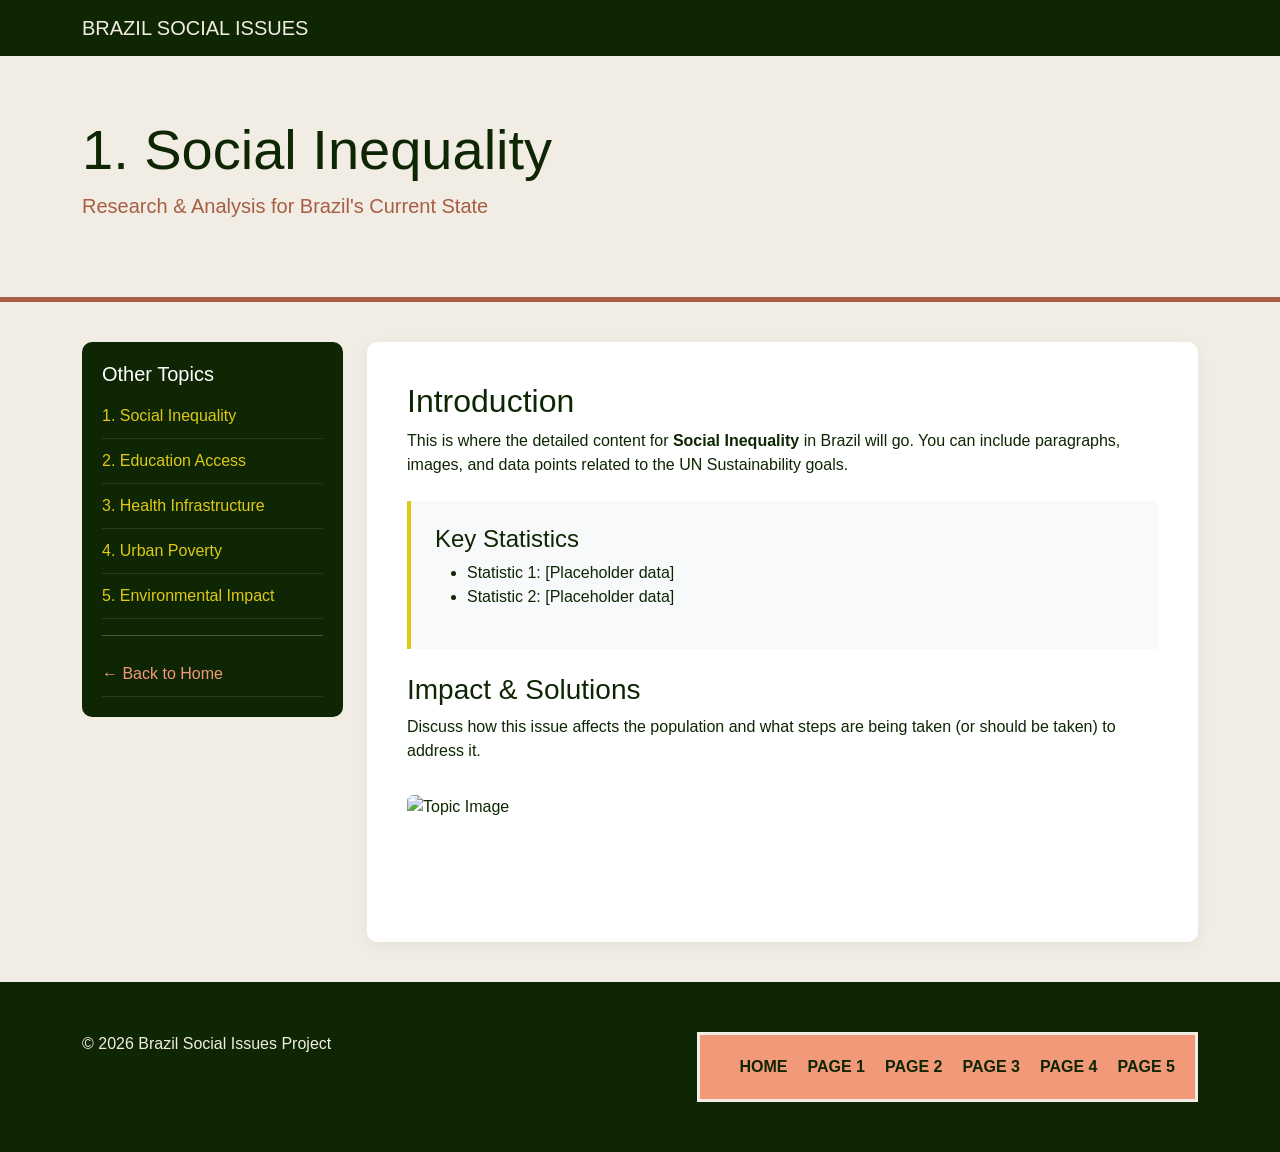
==== page1.html @ a9e4c3d2 "bare minimum templates, will need styling and content still" ====
<!DOCTYPE html>
<html lang="en">
<head>
    <meta charset="UTF-8">
    <meta name="viewport" content="width=device-width, initial-scale=1.0">
    <title>Social Inequality - Brazil Social Issues</title>
    <!-- Bootstrap 5 CSS -->
    <link href="https://cdn.jsdelivr.net/npm/bootstrap@5.3.0/dist/css/bootstrap.min.css" rel="stylesheet">
    <!-- Custom Style -->
    <link rel="stylesheet" href="css/style.css">
    <style>
        .header-banner {
            background-color: var(--off-white);
            color: var(--dark-green);
            padding: 60px 0;
            margin-bottom: 40px;
            border-bottom: 5px solid var(--rust);
        }
        .content-main {
            background: white;
            padding: 40px;
            border-radius: 10px;
            box-shadow: 0 4px 15px rgba(0,0,0,0.05);
            min-height: 600px;
        }
        .sidebar-nav {
            background-color: var(--dark-green);
            color: var(--off-white);
            padding: 20px;
            border-radius: 10px;
        }
        .sidebar-nav a {
            color: var(--yellow);
            text-decoration: none;
            display: block;
            padding: 10px 0;
            border-bottom: 1px solid rgba(255,255,255,0.1);
        }
        .sidebar-nav a:hover {
            color: var(--peach);
        }
    </style>
</head>
<body>

    <!-- Nav Bar -->
    <nav class="navbar navbar-expand-lg">
        <div class="container">
            <a class="navbar-brand" href="index.html">BRAZIL SOCIAL ISSUES</a>
        </div>
    </nav>

    <!-- Header Banner -->
    <header class="header-banner">
        <div class="container">
            <h1 class="display-4 text-dark-green">1. Social Inequality</h1>
            <p class="lead" style="color: var(--rust);">Research & Analysis for Brazil's Current State</p>
        </div>
    </header>

    <div class="container">
        <div class="row">
            <!-- Sidebar -->
            <div class="col-md-3">
                <div class="sidebar-nav">
                    <h5 class="text-white">Other Topics</h5>
                    <a href="page1.html">1. Social Inequality</a>
                    <a href="page2.html">2. Education Access</a>
                    <a href="page3.html">3. Health Infrastructure</a>
                    <a href="page4.html">4. Urban Poverty</a>
                    <a href="page5.html">5. Environmental Impact</a>
                    <hr>
                    <a href="index.html" style="color: var(--peach);">← Back to Home</a>
                </div>
            </div>

            <!-- Main Content -->
            <div class="col-md-9">
                <div class="content-main">
                    <h2 class="text-dark-green">Introduction</h2>
                    <p>This is where the detailed content for <strong>Social Inequality</strong> in Brazil will go. You can include paragraphs, images, and data points related to the UN Sustainability goals.</p>
                    
                    <div class="my-4 p-4 bg-light border-start border-4 border-warning" style="border-left-color: var(--yellow) !important;">
                        <h4>Key Statistics</h4>
                        <ul>
                            <li>Statistic 1: [Placeholder data]</li>
                            <li>Statistic 2: [Placeholder data]</li>
                        </ul>
                    </div>

                    <h3 class="mt-4">Impact & Solutions</h3>
                    <p>Discuss how this issue affects the population and what steps are being taken (or should be taken) to address it.</p>
                    
                    <img src="https://via.placeholder.com/800x400?text=Social+Inequality+Image" class="img-fluid rounded my-3" alt="Topic Image">
                </div>
            </div>
        </div>
    </div>

    <!-- Footer -->
    <footer>
        <div class="container clearfix">
            <p class="float-start">© 2026 Brazil Social Issues Project</p>
            <div class="footer-nav-box">
                <ul class="d-flex align-items-center mb-0">
                    <li><a href="index.html">HOME</a></li>
                    <li><a href="page1.html">PAGE 1</a></li>
                    <li><a href="page2.html">PAGE 2</a></li>
                    <li><a href="page3.html">PAGE 3</a></li>
                    <li><a href="page4.html">PAGE 4</a></li>
                    <li><a href="page5.html">PAGE 5</a></li>
                </ul>
            </div>
        </div>
    </footer>

    <!-- Bootstrap 5 JS Bundle -->
    <script src="https://cdn.jsdelivr.net/npm/bootstrap@5.3.0/dist/js/bootstrap.bundle.min.js"></script>
</body>
</html>
---- css/style.css ----
/* Brazil Social Issues - Theme Colors */
:root {
    --dark-green: #0E2603;
    --yellow: #DFC914;
    --off-white: #F2EDE4;
    --rust: #A65E44;
    --peach: #F29979;
}

body {
    background-color: var(--off-white);
    color: var(--dark-green);
    font-family: 'Segoe UI', Tahoma, Geneva, Verdana, sans-serif;
    padding-bottom: 0;
}

/* Nav Bar */
.navbar {
    background-color: var(--dark-green) !important;
}

.navbar-brand, .nav-link {
    color: var(--off-white) !important;
}

.nav-link:hover {
    color: var(--yellow) !important;
}

/* Hero Section */
.hero-section {
    position: relative;
    border-radius: 25px;
    overflow: hidden;
    margin-top: 20px;
    height: 400px;
    background-color: var(--yellow); /* Changed from peach to yellow */
    background-image: url('../images/hero-bg.jpg');
    background-size: cover;
    background-position: center;
    border: 3px solid var(--dark-green);
}

.mission-statement {
    position: absolute;
    top: 30px;
    right: 30px;
    background-color: var(--off-white); 
    padding: 25px;
    width: 350px;
    border: 3px solid var(--yellow);
    box-shadow: 8px 8px 0px var(--dark-green);
    color: var(--dark-green);
}

/* Content Blocks */
.content-box {
    background-color: var(--off-white); /* Primary Tan background */
    color: var(--dark-green);
    padding: 20px;
    min-height: 400px;
    margin-top: 20px;
    border-radius: 15px;
    border: 3px solid var(--yellow); /* Yellow accent border */
}

.team-carousel-box {
    background-color: var(--off-white);
    color: var(--dark-green);
    padding: 20px;
    min-height: 400px;
    margin-top: 20px;
    border-radius: 15px;
    border: 1px solid var(--dark-green);
}

.team-info-box {
    background-color: var(--off-white);
    color: var(--dark-green);
    padding: 20px;
    min-height: 400px;
    margin-top: 20px;
    border-radius: 15px;
    border: 3px solid var(--rust); /* Minor brownish accent */
}

/* Carousel Adjustments */
.carousel-item img {
    height: 300px;
    object-fit: cover;
    border-radius: 5px;
}

/* Footer */
footer {
    background-color: var(--dark-green);
    color: var(--off-white);
    padding: 50px 0;
    margin-top: 40px;
    position: relative;
}

.footer-nav-box {
    background-color: var(--peach);
    padding: 20px;
    color: var(--dark-green);
    border: 3px solid var(--off-white);
    width: fit-content;
    float: right;
}

.footer-nav-box ul {
    list-style: none;
    padding: 0;
    margin: 0;
}

.footer-nav-box li {
    display: inline-block;
    margin-left: 20px;
}

.footer-nav-box a {
    color: var(--dark-green);
    text-decoration: none;
    font-weight: bold;
}

.footer-nav-box a:hover {
    color: var(--rust);
}

/* General Layout helpers */
.text-yellow { color: var(--yellow); }
.bg-peach { background-color: var(--peach); }
.rounded-20 { border-radius: 20px; }
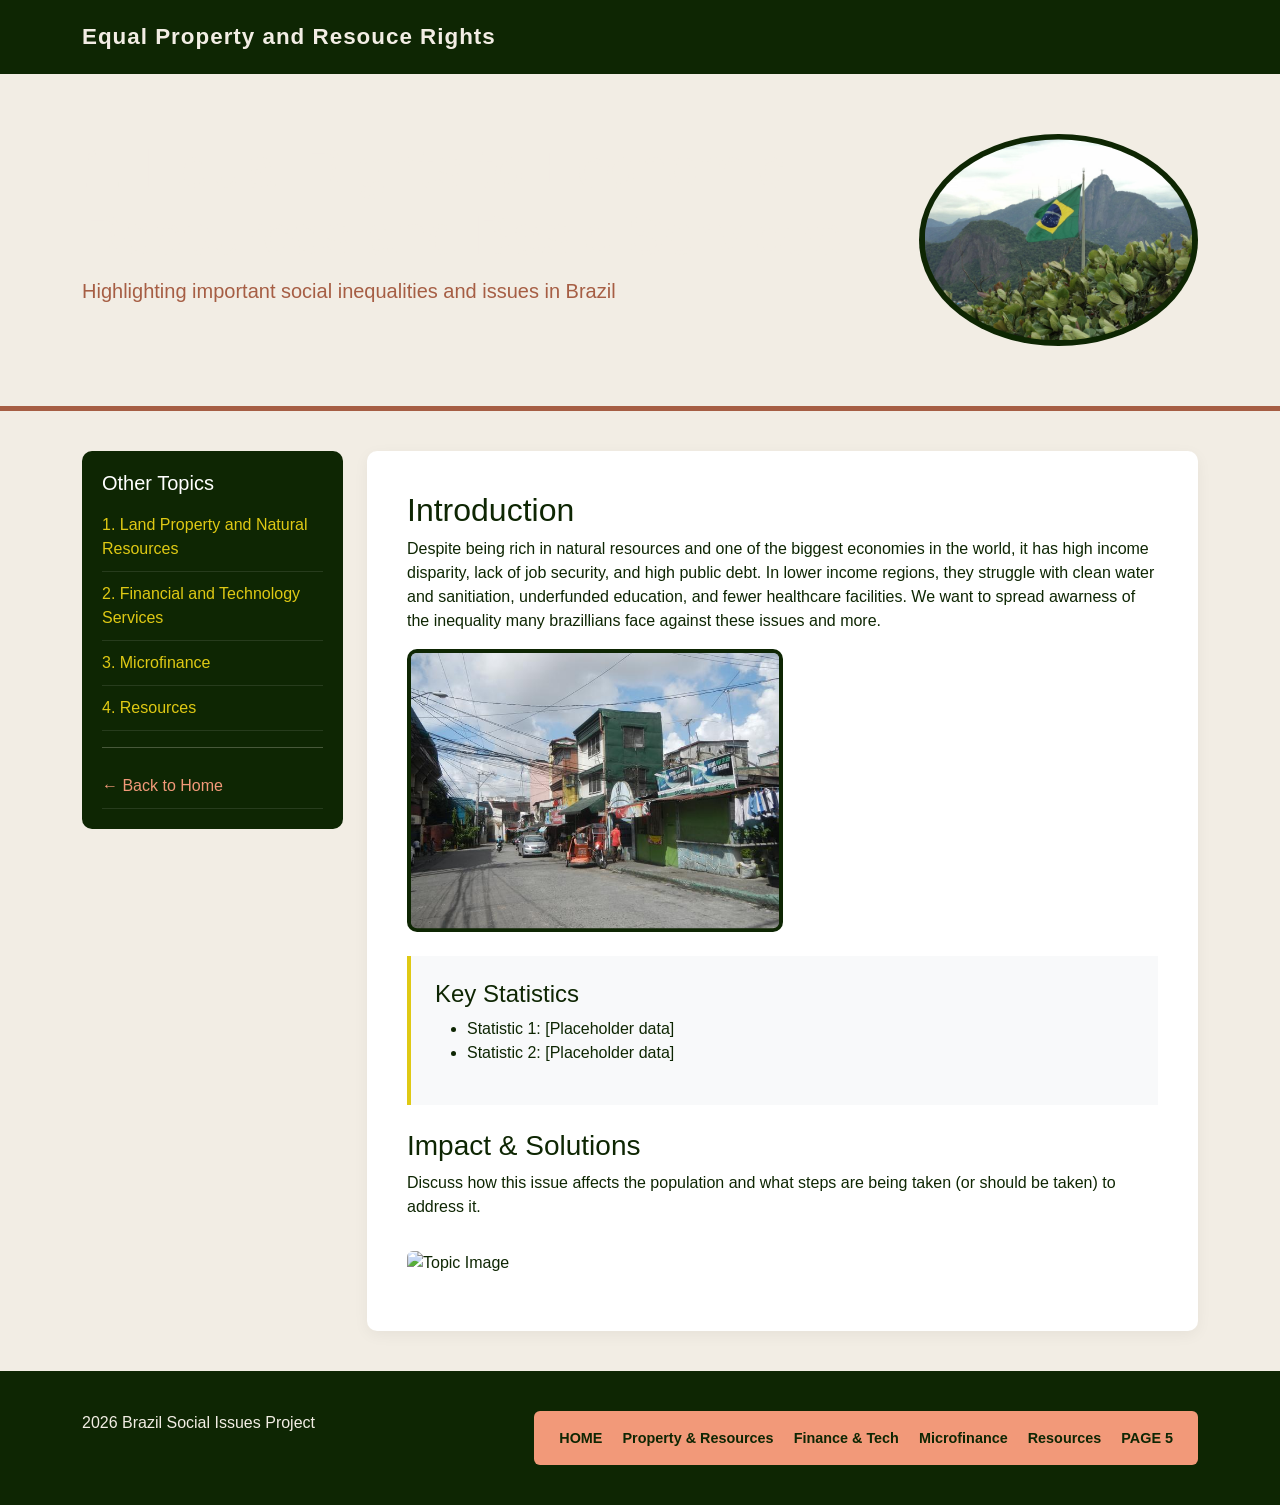
==== commit c2dda71e: "fix : some page 1 and index links" ====
--- a/page1.html
+++ b/page1.html
@@ -1,6 +1,8 @@
 <!DOCTYPE html>
 <html lang="en">
 <head>
+<!--have equal rights to economic resources, as well as access to basic services,-->
+
     <meta charset="UTF-8">
     <meta name="viewport" content="width=device-width, initial-scale=1.0">
     <title>Social Inequality - Brazil Social Issues</title>
@@ -15,6 +17,17 @@
             padding: 60px 0;
             margin-bottom: 40px;
             border-bottom: 5px solid var(--rust);
+
+            display: flex;
+            justify-content: space-between;
+            gap: 20px;
+        }
+        .header-image {
+            background-color: var(--dark-green);
+            padding: .5%;
+            max-width: 25%;
+            float: right;
+            border-radius: 50%;
         }
         .content-main {
             background: white;
@@ -22,6 +35,12 @@
             border-radius: 10px;
             box-shadow: 0 4px 15px rgba(0,0,0,0.05);
             min-height: 600px;
+        }
+        .content-image{
+            background-color: var(--dark-green);
+            padding: .5%;
+            border-radius: 10px;
+            max-width: 50%;
         }
         .sidebar-nav {
             background-color: var(--dark-green);
@@ -46,16 +65,19 @@
     <!-- Nav Bar -->
     <nav class="navbar navbar-expand-lg">
         <div class="container">
-            <a class="navbar-brand" href="index.html">BRAZIL SOCIAL ISSUES</a>
+            <a class="navbar-brand" href="index.html">Equal Property and Resouce Rights</a>
         </div>
     </nav>
 
     <!-- Header Banner -->
     <header class="header-banner">
         <div class="container">
-            <h1 class="display-4 text-dark-green">1. Social Inequality</h1>
-            <p class="lead" style="color: var(--rust);">Research & Analysis for Brazil's Current State</p>
+            <img class="header-image" src="images\brazil_flag_green_flagpole.jpg" alt="Brazil Flag Picture">
+            <h1 class="display-4 text-dark-green">1. Equal Rights to Economic Resources and Basic Services</h1>
+            <p class="lead" style="color: var(--rust);">Highlighting important social inequalities and issues in Brazil</p>
         </div>
+    
+
     </header>
 
     <div class="container">
@@ -64,11 +86,10 @@
             <div class="col-md-3">
                 <div class="sidebar-nav">
                     <h5 class="text-white">Other Topics</h5>
-                    <a href="page1.html">1. Social Inequality</a>
-                    <a href="page2.html">2. Education Access</a>
-                    <a href="page3.html">3. Health Infrastructure</a>
-                    <a href="page4.html">4. Urban Poverty</a>
-                    <a href="page5.html">5. Environmental Impact</a>
+                    <a href="page2.html">1. Land Property and Natural Resources</a>
+                    <a href="page3.html">2. Financial and Technology Services</a>
+                    <a href="page4.html">3. Microfinance</a>
+                    <a href="resources.html">4. Resources</a>
                     <hr>
                     <a href="index.html" style="color: var(--peach);">← Back to Home</a>
                 </div>
@@ -78,7 +99,12 @@
             <div class="col-md-9">
                 <div class="content-main">
                     <h2 class="text-dark-green">Introduction</h2>
-                    <p>This is where the detailed content for <strong>Social Inequality</strong> in Brazil will go. You can include paragraphs, images, and data points related to the UN Sustainability goals.</p>
+                    <p>
+                        Despite being rich in natural resources and one of the biggest economies in the world, it has high income disparity, lack of job security, and
+                        high public debt. In lower income regions, they struggle with clean water and sanitiation, underfunded education, and fewer healthcare facilities. 
+                        We want to spread awarness of the inequality many brazillians face against these issues and more. 
+                    </p>
+                    <img class="content-image" src="images\09726jfbarangays_quezon_city_streets_16.jpg" alt="Brazil Street">
                     
                     <div class="my-4 p-4 bg-light border-start border-4 border-warning" style="border-left-color: var(--yellow) !important;">
                         <h4>Key Statistics</h4>
@@ -100,21 +126,21 @@
     <!-- Footer -->
     <footer>
         <div class="container clearfix">
-            <p class="float-start">© 2026 Brazil Social Issues Project</p>
+            <p class="float-start"> 2026 Brazil Social Issues Project</p>
             <div class="footer-nav-box">
                 <ul class="d-flex align-items-center mb-0">
                     <li><a href="index.html">HOME</a></li>
-                    <li><a href="page1.html">PAGE 1</a></li>
-                    <li><a href="page2.html">PAGE 2</a></li>
-                    <li><a href="page3.html">PAGE 3</a></li>
-                    <li><a href="page4.html">PAGE 4</a></li>
+                    <li><a href="page1.html">Property & Resources</a></li>
+                    <li><a href="page2.html">Finance & Tech</a></li>
+                    <li><a href="page3.html">Microfinance</a></li>
+                    <li><a href="page4.html">Resources</a></li>
                     <li><a href="page5.html">PAGE 5</a></li>
                 </ul>
             </div>
         </div>
     </footer>
 
-    <!-- Bootstrap 5 JS Bundle -->
+    <!-- Bootstrap 5 JS -->
     <script src="https://cdn.jsdelivr.net/npm/bootstrap@5.3.0/dist/js/bootstrap.bundle.min.js"></script>
 </body>
 </html>
--- a/css/style.css
+++ b/css/style.css
@@ -11,101 +11,194 @@
     background-color: var(--off-white);
     color: var(--dark-green);
     font-family: 'Segoe UI', Tahoma, Geneva, Verdana, sans-serif;
-    padding-bottom: 0;
-}
-
-/* Nav Bar */
+}
+
+/* ---- Nav Bar ---- */
 .navbar {
-    background-color: var(--dark-green) !important;
-}
-
-.navbar-brand, .nav-link {
+    background-color: var(--dark-green);
+    padding: 15px 0;
+}
+
+.navbar-brand {
     color: var(--off-white) !important;
-}
-
-.nav-link:hover {
+    font-weight: bold;
+    font-size: 1.4rem;
+    letter-spacing: 1px;
+}
+
+.navbar-nav .nav-link {
+    color: var(--off-white) !important;
+}
+
+.navbar-nav .nav-link:hover {
     color: var(--yellow) !important;
 }
 
-/* Hero Section */
+/* ---- Hero Section ---- */
 .hero-section {
-    position: relative;
-    border-radius: 25px;
-    overflow: hidden;
-    margin-top: 20px;
-    height: 400px;
-    background-color: var(--yellow); /* Changed from peach to yellow */
-    background-image: url('../images/hero-bg.jpg');
+    background-color: var(--dark-green);
+    background-image: url('../images/image.png');
     background-size: cover;
     background-position: center;
-    border: 3px solid var(--dark-green);
-}
-
-.mission-statement {
-    position: absolute;
-    top: 30px;
-    right: 30px;
-    background-color: var(--off-white); 
+    border-radius: 20px;
+    margin-top: 25px;
+    padding: 40px;
+    min-height: 350px;
+    position: relative;
+    overflow: hidden;
+}
+
+.hero-section .hero-image-placeholder {
+    color: var(--off-white);
+    font-size: 1.2rem;
+    opacity: 0.6;
+}
+
+.hero-section .mission-box {
+    background-color: var(--peach);
+    color: var(--dark-green);
+    padding: 25px 30px;
+    border-radius: 8px;
+}
+
+.hero-section .mission-box h3 {
+    font-size: 1.3rem;
+    font-weight: bold;
+    margin-bottom: 10px;
+}
+
+.hero-section .mission-box p {
+    margin-bottom: 0;
+    font-size: 0.95rem;
+}
+
+/* ---- UN Goal Box ---- */
+.un-goal-box {
+    background-color: var(--dark-green);
+    color: var(--off-white);
+    padding: 30px;
+    border-radius: 12px;
+    border-left: 5px solid var(--yellow);
+}
+
+.un-goal-box h4 {
+    color: var(--yellow);
+    margin-bottom: 10px;
+}
+
+/* ---- Content Row ---- */
+.content-row {
+    margin-top: 25px;
+}
+
+.content-box {
+    background-color: var(--dark-green);
+    color: var(--off-white);
     padding: 25px;
-    width: 350px;
-    border: 3px solid var(--yellow);
-    box-shadow: 8px 8px 0px var(--dark-green);
-    color: var(--dark-green);
-}
-
-/* Content Blocks */
-.content-box {
-    background-color: var(--off-white); /* Primary Tan background */
-    color: var(--dark-green);
-    padding: 20px;
-    min-height: 400px;
-    margin-top: 20px;
-    border-radius: 15px;
-    border: 3px solid var(--yellow); /* Yellow accent border */
-}
-
-.team-carousel-box {
-    background-color: var(--off-white);
-    color: var(--dark-green);
-    padding: 20px;
-    min-height: 400px;
-    margin-top: 20px;
-    border-radius: 15px;
-    border: 1px solid var(--dark-green);
-}
-
-.team-info-box {
-    background-color: var(--off-white);
-    color: var(--dark-green);
-    padding: 20px;
-    min-height: 400px;
-    margin-top: 20px;
-    border-radius: 15px;
-    border: 3px solid var(--rust); /* Minor brownish accent */
-}
-
-/* Carousel Adjustments */
-.carousel-item img {
-    height: 300px;
-    object-fit: cover;
-    border-radius: 5px;
-}
-
-/* Footer */
+    border-radius: 12px;
+    min-height: 320px;
+}
+
+.content-box h4 {
+    color: var(--yellow);
+    margin-bottom: 15px;
+}
+
+.content-box .carousel-item a {
+    text-decoration: none;
+}
+
+.content-box .carousel-slide {
+    background-color: var(--rust);
+    color: var(--off-white);
+    padding: 40px 20px;
+    border-radius: 10px;
+    text-align: center;
+}
+
+.content-box .carousel-slide h5 {
+    margin: 0;
+    font-size: 1.1rem;
+}
+
+/* Topic carousel arrows - below content, visible */
+.content-box .carousel-control-prev,
+.content-box .carousel-control-next {
+    position: relative;
+    display: inline-block;
+    width: 35px;
+    height: 35px;
+    background-color: var(--peach);
+    border-radius: 50%;
+    opacity: 1;
+    margin: 0 5px;
+}
+
+.content-box .carousel-control-prev:hover,
+.content-box .carousel-control-next:hover {
+    background-color: var(--rust);
+}
+
+.content-box .carousel-control-prev-icon,
+.content-box .carousel-control-next-icon {
+    width: 16px;
+    height: 16px;
+}
+
+/* Team Box (combined photo + info) */
+.team-box {
+    background-color: var(--dark-green);
+    color: var(--off-white);
+    padding: 25px;
+    border-radius: 12px;
+    min-height: 320px;
+}
+
+.team-box h4 {
+    color: var(--yellow);
+    margin-bottom: 15px;
+}
+
+.team-box .carousel-item img {
+    border-radius: 8px;
+}
+
+.team-box .carousel-control-prev,
+.team-box .carousel-control-next {
+    position: relative;
+    display: inline-block;
+    width: 35px;
+    height: 35px;
+    background-color: var(--peach);
+    border-radius: 50%;
+    opacity: 1;
+    margin: 0 5px;
+}
+
+.team-box .carousel-control-prev:hover,
+.team-box .carousel-control-next:hover {
+    background-color: var(--rust);
+}
+
+.team-box .carousel-control-prev-icon,
+.team-box .carousel-control-next-icon {
+    width: 16px;
+    height: 16px;
+}
+
+/* ---- Footer ---- */
 footer {
     background-color: var(--dark-green);
     color: var(--off-white);
-    padding: 50px 0;
+    padding: 40px 0;
     margin-top: 40px;
-    position: relative;
 }
 
 .footer-nav-box {
     background-color: var(--peach);
-    padding: 20px;
-    color: var(--dark-green);
-    border: 3px solid var(--off-white);
-    width: fit-content;
+    padding: 15px 25px;
+    color: var(--dark-green);
+    border-radius: 6px;
     float: right;
 }
 
@@ -113,24 +206,71 @@
     list-style: none;
     padding: 0;
     margin: 0;
-}
-
-.footer-nav-box li {
-    display: inline-block;
-    margin-left: 20px;
+    display: flex;
+    gap: 20px;
 }
 
 .footer-nav-box a {
     color: var(--dark-green);
     text-decoration: none;
     font-weight: bold;
+    font-size: 0.9rem;
 }
 
 .footer-nav-box a:hover {
-    color: var(--rust);
-}
-
-/* General Layout helpers */
+    color: var(--off-white);
+}
+
+/* ---- Utility ---- */
+.text-dark-green { color: var(--dark-green); }
 .text-yellow { color: var(--yellow); }
-.bg-peach { background-color: var(--peach); }
-.rounded-20 { border-radius: 20px; }
+.text-peach { color: var(--peach); }
+
+/* ---- Content Page Styles ---- */
+.header-banner {
+    background-color: var(--dark-green);
+    color: var(--off-white);
+    padding: 50px 0;
+    margin-bottom: 30px;
+    border-bottom: 4px solid var(--peach);
+}
+
+.header-banner h1 {
+    color: var(--off-white);
+}
+
+.header-banner .lead {
+    color: var(--peach);
+}
+
+.content-main {
+    background: white;
+    padding: 35px;
+    border-radius: 10px;
+    min-height: 500px;
+}
+
+.sidebar-nav {
+    background-color: var(--dark-green);
+    color: var(--off-white);
+    padding: 20px;
+    border-radius: 10px;
+}
+
+.sidebar-nav a {
+    color: var(--yellow);
+    text-decoration: none;
+    display: block;
+    padding: 10px 0;
+    border-bottom: 1px solid rgba(255,255,255,0.1);
+}
+
+.sidebar-nav a:hover {
+    color: var(--peach);
+}
+
+.stat-box {
+    background-color: var(--off-white);
+    border-left: 4px solid var(--yellow);
+    padding: 20px;
+}
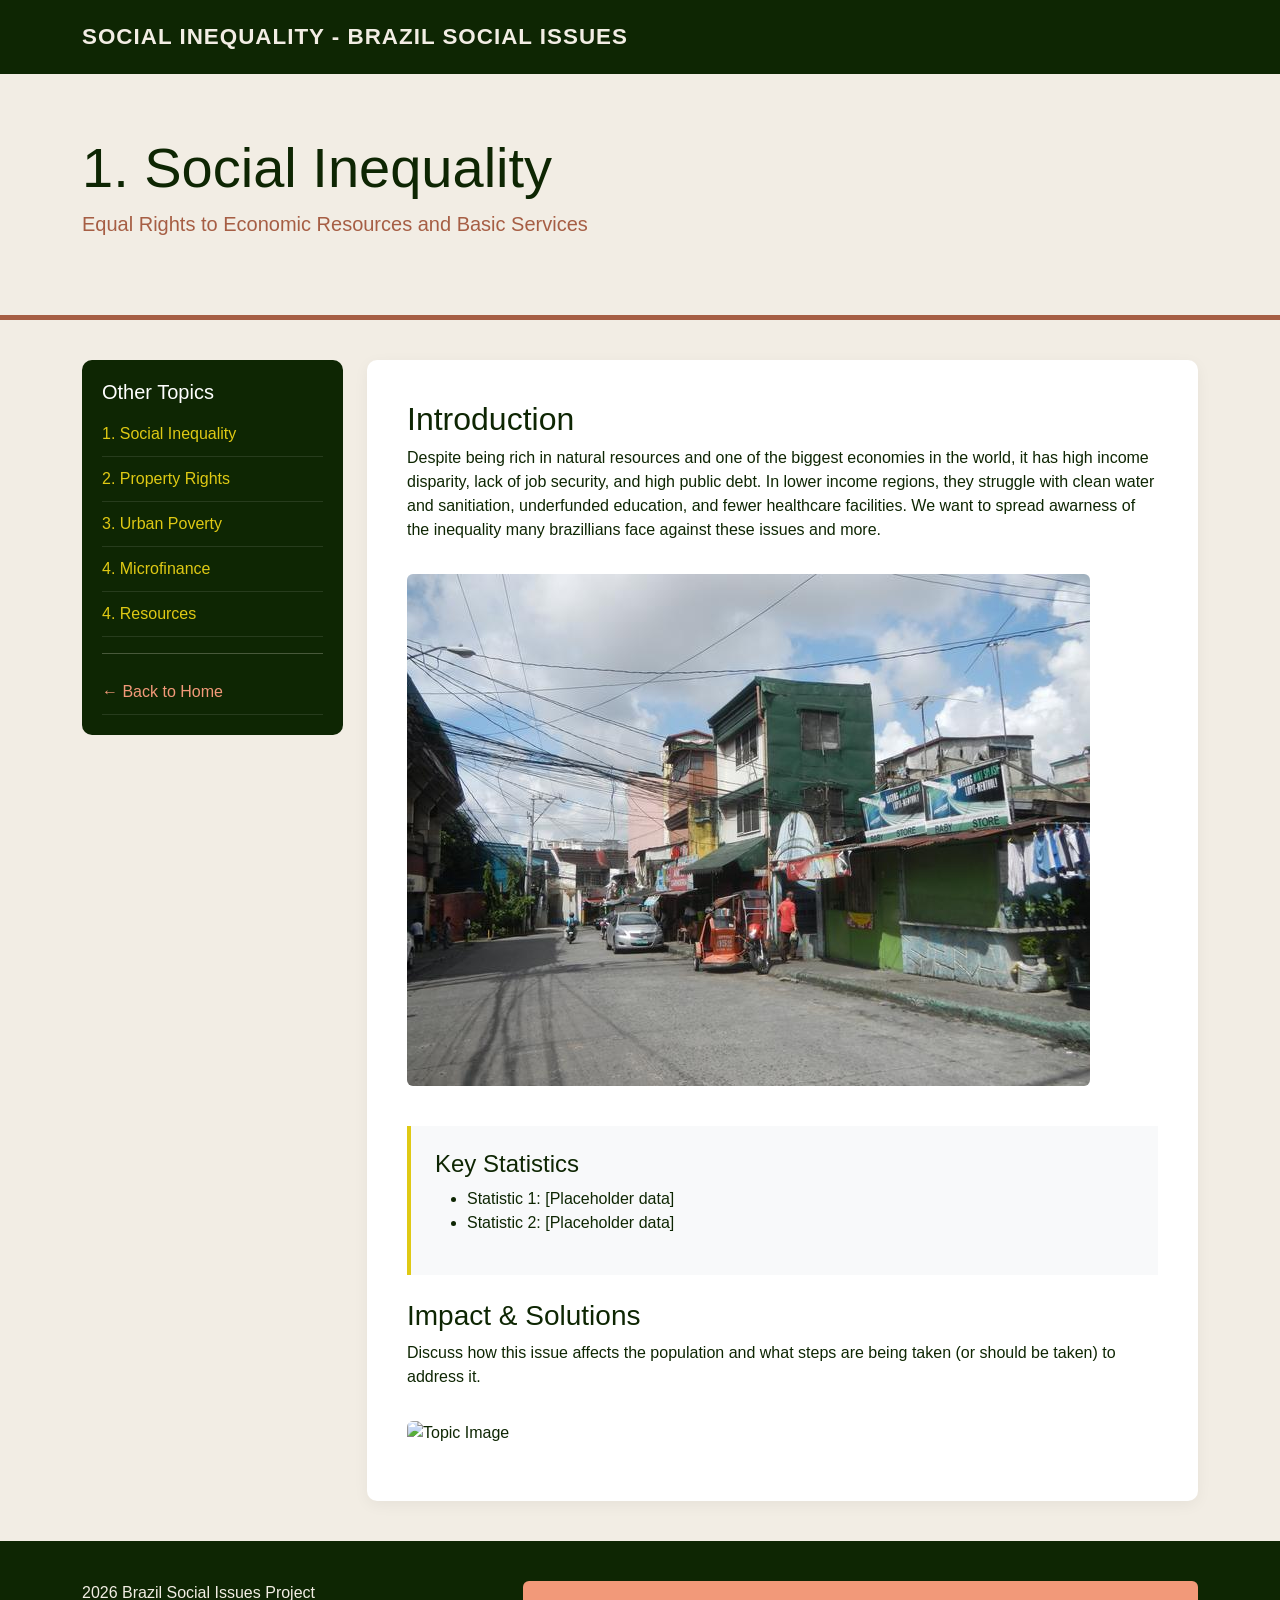
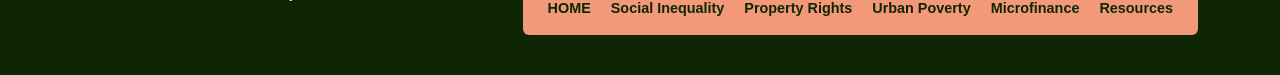
==== commit dd20fd99: "Fixed Navbar, Footer, and page numbers Also fixed bug in css styles making h1 tag off-white" ====
--- a/page1.html
+++ b/page1.html
@@ -17,18 +17,8 @@
             padding: 60px 0;
             margin-bottom: 40px;
             border-bottom: 5px solid var(--rust);
-
-            display: flex;
-            justify-content: space-between;
-            gap: 20px;
         }
-        .header-image {
-            background-color: var(--dark-green);
-            padding: .5%;
-            max-width: 25%;
-            float: right;
-            border-radius: 50%;
-        }
+        
         .content-main {
             background: white;
             padding: 40px;
@@ -36,12 +26,7 @@
             box-shadow: 0 4px 15px rgba(0,0,0,0.05);
             min-height: 600px;
         }
-        .content-image{
-            background-color: var(--dark-green);
-            padding: .5%;
-            border-radius: 10px;
-            max-width: 50%;
-        }
+
         .sidebar-nav {
             background-color: var(--dark-green);
             color: var(--off-white);
@@ -65,46 +50,47 @@
     <!-- Nav Bar -->
     <nav class="navbar navbar-expand-lg">
         <div class="container">
-            <a class="navbar-brand" href="index.html">Equal Property and Resouce Rights</a>
+            <a class="navbar-brand" href="index.html">SOCIAL INEQUALITY - BRAZIL SOCIAL ISSUES</a>
         </div>
     </nav>
 
     <!-- Header Banner -->
     <header class="header-banner">
         <div class="container">
-            <img class="header-image" src="images\brazil_flag_green_flagpole.jpg" alt="Brazil Flag Picture">
-            <h1 class="display-4 text-dark-green">1. Equal Rights to Economic Resources and Basic Services</h1>
-            <p class="lead" style="color: var(--rust);">Highlighting important social inequalities and issues in Brazil</p>
+            <h1 class="display-4">1. Social Inequality</h1>
+            <p class="lead" style="color: var(--rust);">Equal Rights to Economic Resources and Basic Services</p>
         </div>
+        
+        
+    </header>
     
-
-    </header>
-
     <div class="container">
         <div class="row">
             <!-- Sidebar -->
             <div class="col-md-3">
                 <div class="sidebar-nav">
                     <h5 class="text-white">Other Topics</h5>
-                    <a href="page2.html">1. Land Property and Natural Resources</a>
-                    <a href="page3.html">2. Financial and Technology Services</a>
-                    <a href="page4.html">3. Microfinance</a>
+                    <a href="page1.html">1. Social Inequality</a>
+                    <a href="page2.html">2. Property Rights</a>
+                    <a href="page3.html">3. Urban Poverty</a>
+                    <a href="page4.html">4. Microfinance</a>
                     <a href="resources.html">4. Resources</a>
                     <hr>
                     <a href="index.html" style="color: var(--peach);">← Back to Home</a>
                 </div>
             </div>
-
+            
             <!-- Main Content -->
             <div class="col-md-9">
                 <div class="content-main">
                     <h2 class="text-dark-green">Introduction</h2>
                     <p>
+
                         Despite being rich in natural resources and one of the biggest economies in the world, it has high income disparity, lack of job security, and
                         high public debt. In lower income regions, they struggle with clean water and sanitiation, underfunded education, and fewer healthcare facilities. 
                         We want to spread awarness of the inequality many brazillians face against these issues and more. 
                     </p>
-                    <img class="content-image" src="images\09726jfbarangays_quezon_city_streets_16.jpg" alt="Brazil Street">
+                    <img class="img-fluid rounded my-3" src="images\09726jfbarangays_quezon_city_streets_16.jpg" alt="Brazil Street">
                     
                     <div class="my-4 p-4 bg-light border-start border-4 border-warning" style="border-left-color: var(--yellow) !important;">
                         <h4>Key Statistics</h4>
@@ -113,7 +99,7 @@
                             <li>Statistic 2: [Placeholder data]</li>
                         </ul>
                     </div>
-
+                    
                     <h3 class="mt-4">Impact & Solutions</h3>
                     <p>Discuss how this issue affects the population and what steps are being taken (or should be taken) to address it.</p>
                     
@@ -122,7 +108,7 @@
             </div>
         </div>
     </div>
-
+    
     <!-- Footer -->
     <footer>
         <div class="container clearfix">
@@ -130,16 +116,16 @@
             <div class="footer-nav-box">
                 <ul class="d-flex align-items-center mb-0">
                     <li><a href="index.html">HOME</a></li>
-                    <li><a href="page1.html">Property & Resources</a></li>
-                    <li><a href="page2.html">Finance & Tech</a></li>
-                    <li><a href="page3.html">Microfinance</a></li>
-                    <li><a href="page4.html">Resources</a></li>
-                    <li><a href="page5.html">PAGE 5</a></li>
+                    <li><a href="page1.html">Social Inequality</a></li>
+                    <li><a href="page2.html">Property Rights</a></li>
+                    <li><a href="page3.html">Urban Poverty</a></li>
+                    <li><a href="page4.html">Microfinance</a></li>
+                    <li><a href="resources.html">Resources</a></li>
                 </ul>
             </div>
         </div>
     </footer>
-
+    
     <!-- Bootstrap 5 JS -->
     <script src="https://cdn.jsdelivr.net/npm/bootstrap@5.3.0/dist/js/bootstrap.bundle.min.js"></script>
 </body>
--- a/css/style.css
+++ b/css/style.css
@@ -235,10 +235,6 @@
     border-bottom: 4px solid var(--peach);
 }
 
-.header-banner h1 {
-    color: var(--off-white);
-}
-
 .header-banner .lead {
     color: var(--peach);
 }
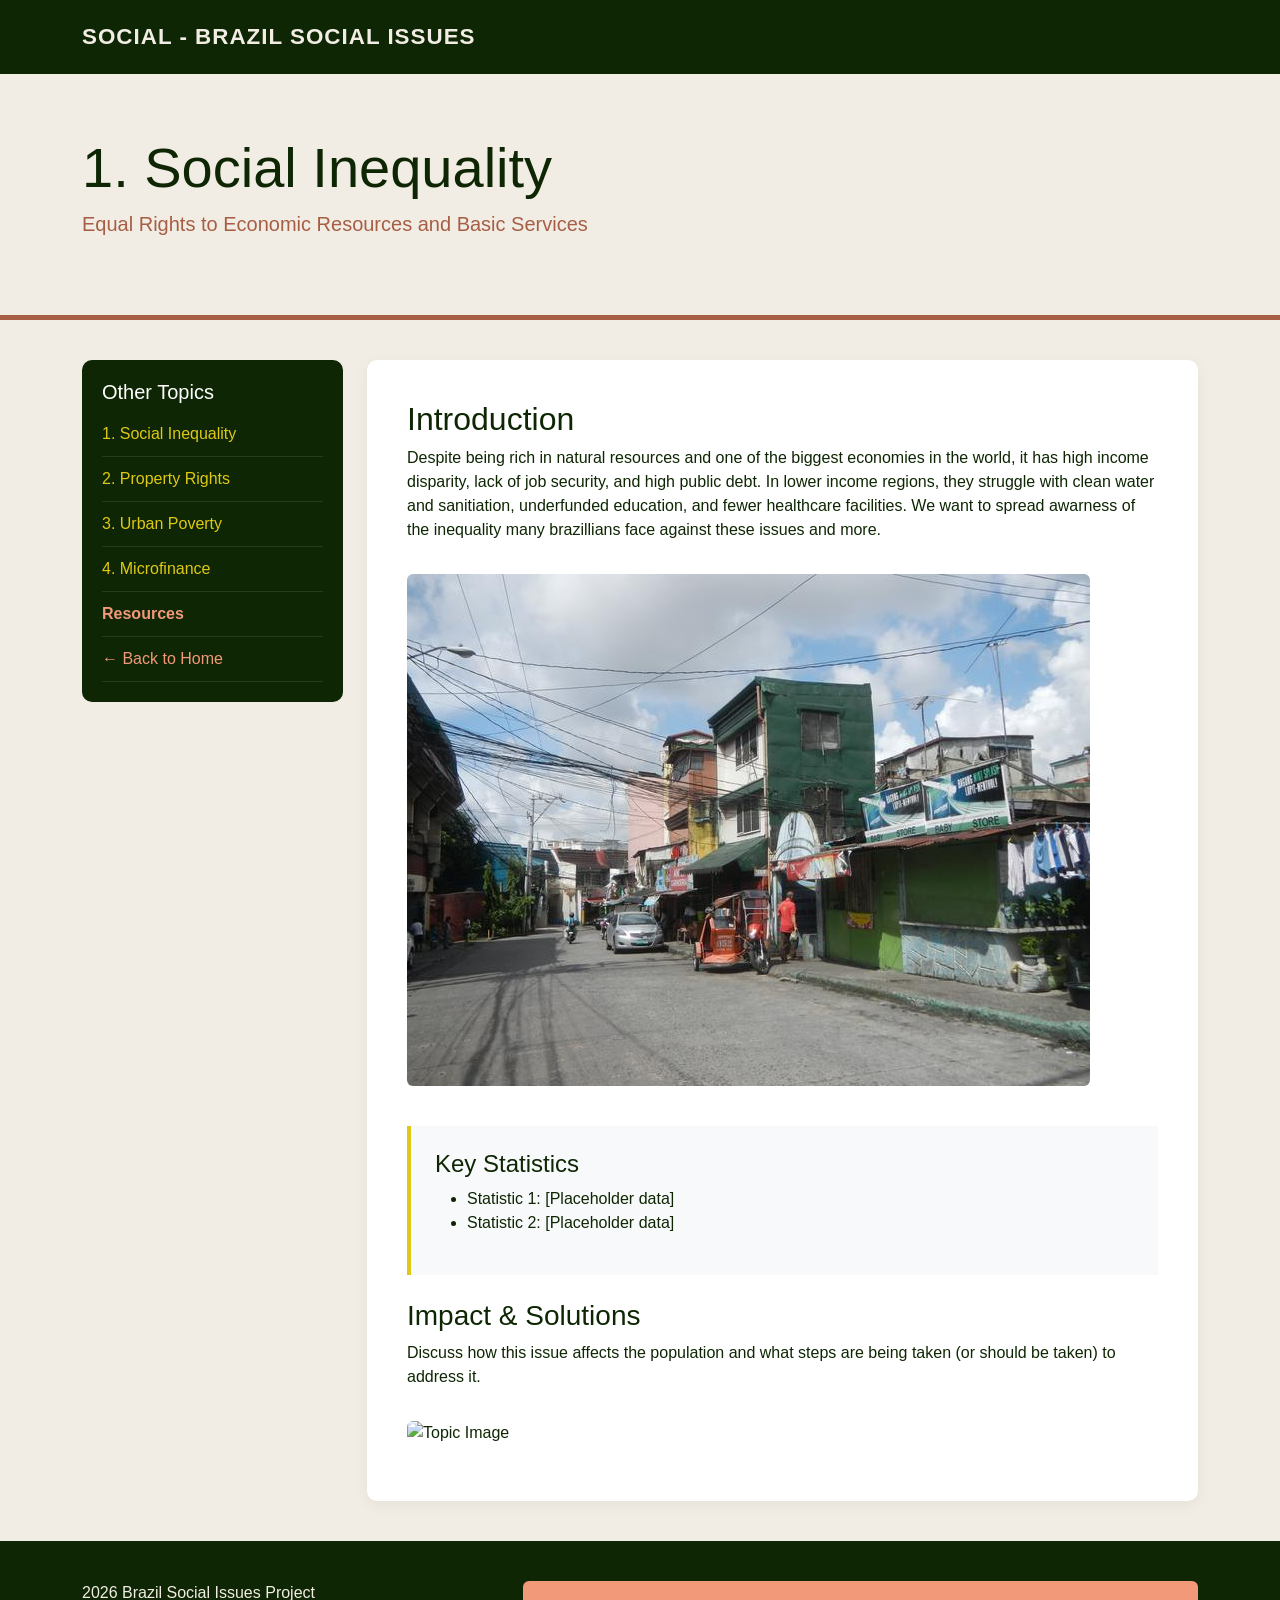
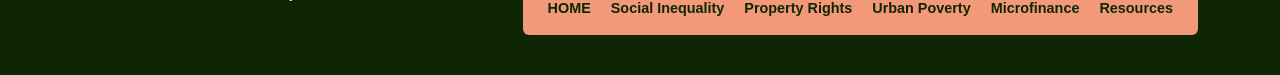
==== commit 6f350332: "quick fix" ====
--- a/page1.html
+++ b/page1.html
@@ -50,7 +50,7 @@
     <!-- Nav Bar -->
     <nav class="navbar navbar-expand-lg">
         <div class="container">
-            <a class="navbar-brand" href="index.html">SOCIAL INEQUALITY - BRAZIL SOCIAL ISSUES</a>
+            <a class="navbar-brand" href="index.html">SOCIAL - BRAZIL SOCIAL ISSUES</a>
         </div>
     </nav>
 
@@ -74,8 +74,8 @@
                     <a href="page2.html">2. Property Rights</a>
                     <a href="page3.html">3. Urban Poverty</a>
                     <a href="page4.html">4. Microfinance</a>
-                    <a href="resources.html">4. Resources</a>
-                    <hr>
+
+                    <a href="resources.html" class="active-link">Resources</a>
                     <a href="index.html" style="color: var(--peach);">← Back to Home</a>
                 </div>
             </div>
--- a/css/style.css
+++ b/css/style.css
@@ -239,6 +239,10 @@
     color: var(--peach);
 }
 
+.sidebar-nav .active-link {
+            color: var(--peach) !important;
+            font-weight: bold;
+        }
 .content-main {
     background: white;
     padding: 35px;
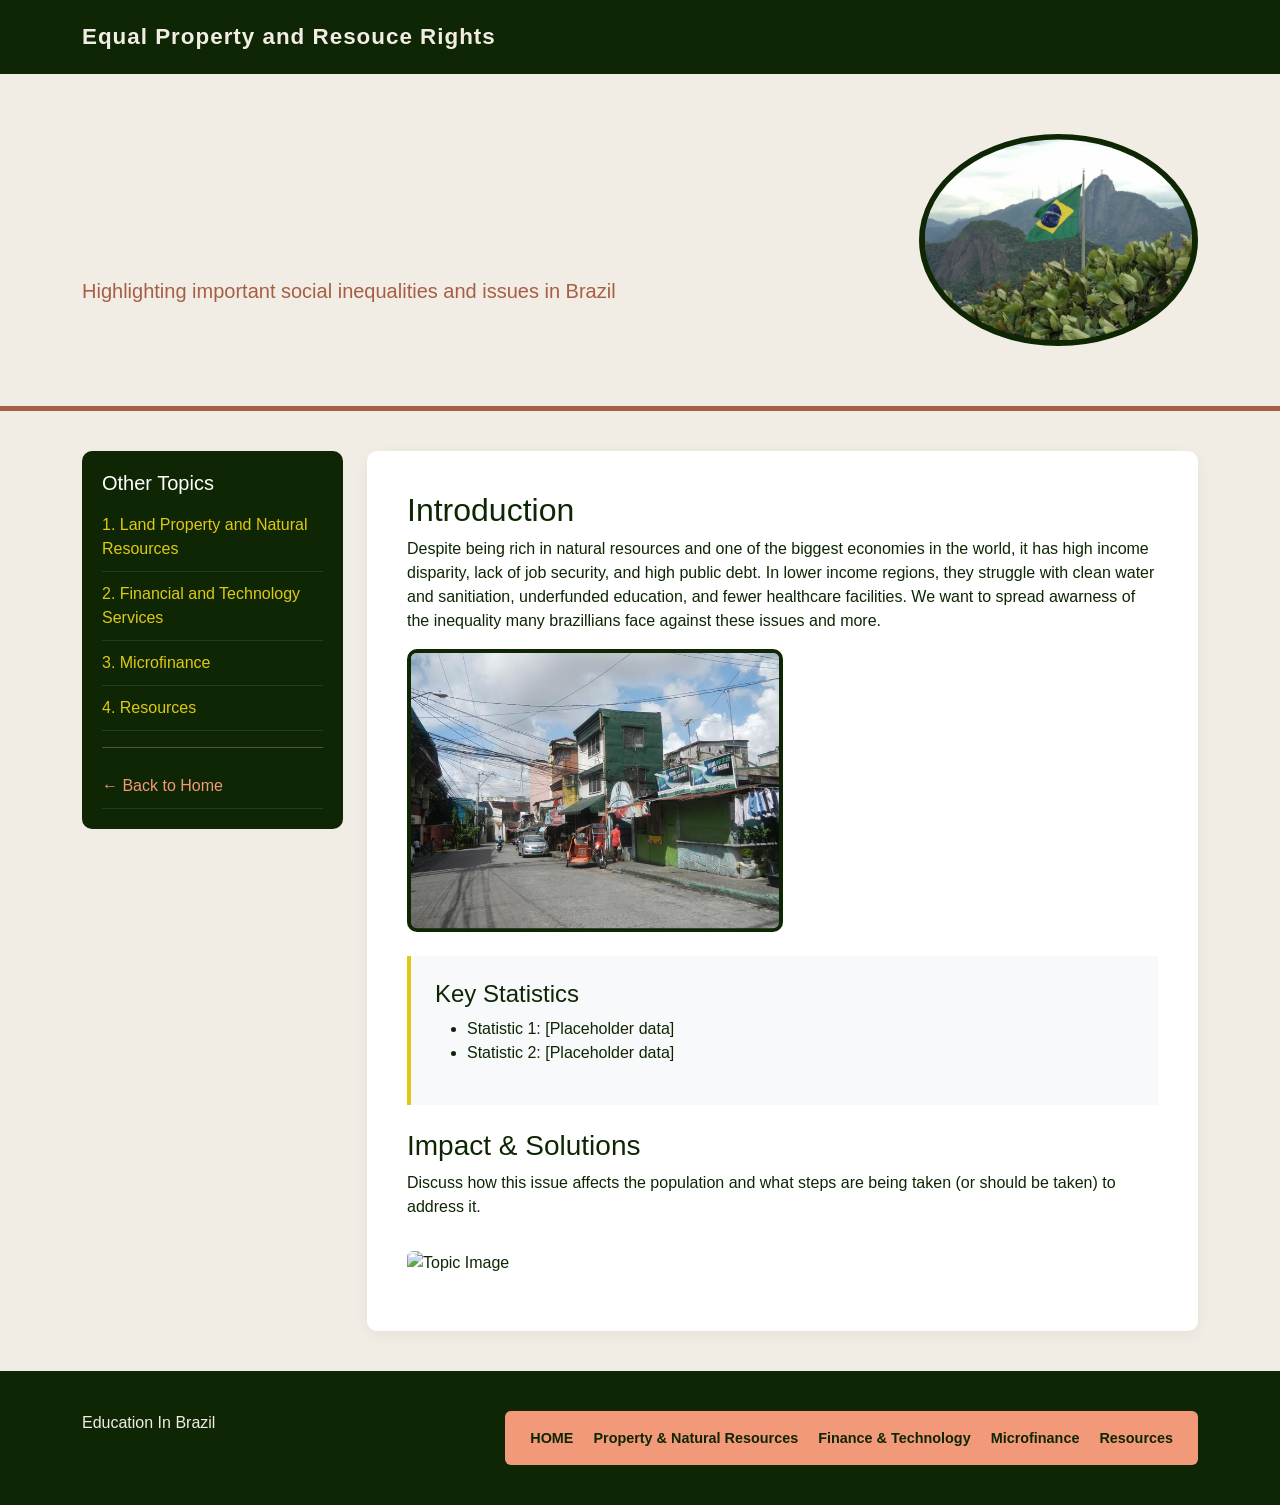
==== commit e78888be: "fixed footer links" ====
--- a/page1.html
+++ b/page1.html
@@ -17,8 +17,18 @@
             padding: 60px 0;
             margin-bottom: 40px;
             border-bottom: 5px solid var(--rust);
+
+            display: flex;
+            justify-content: space-between;
+            gap: 20px;
         }
-        
+        .header-image {
+            background-color: var(--dark-green);
+            padding: .5%;
+            max-width: 25%;
+            float: right;
+            border-radius: 50%;
+        }
         .content-main {
             background: white;
             padding: 40px;
@@ -26,7 +36,12 @@
             box-shadow: 0 4px 15px rgba(0,0,0,0.05);
             min-height: 600px;
         }
-
+        .content-image{
+            background-color: var(--dark-green);
+            padding: .5%;
+            border-radius: 10px;
+            max-width: 50%;
+        }
         .sidebar-nav {
             background-color: var(--dark-green);
             color: var(--off-white);
@@ -50,47 +65,46 @@
     <!-- Nav Bar -->
     <nav class="navbar navbar-expand-lg">
         <div class="container">
-            <a class="navbar-brand" href="index.html">SOCIAL - BRAZIL SOCIAL ISSUES</a>
+            <a class="navbar-brand" href="index.html">Equal Property and Resouce Rights</a>
         </div>
     </nav>
 
     <!-- Header Banner -->
     <header class="header-banner">
         <div class="container">
-            <h1 class="display-4">1. Social Inequality</h1>
-            <p class="lead" style="color: var(--rust);">Equal Rights to Economic Resources and Basic Services</p>
+            <img class="header-image" src="images\brazil_flag_green_flagpole.jpg" alt="Brazil Flag Picture">
+            <h1 class="display-4 text-dark-green">1. Equal Rights to Economic Resources and Basic Services</h1>
+            <p class="lead" style="color: var(--rust);">Highlighting important social inequalities and issues in Brazil</p>
         </div>
-        
-        
+    
+
     </header>
-    
+
     <div class="container">
         <div class="row">
             <!-- Sidebar -->
             <div class="col-md-3">
                 <div class="sidebar-nav">
                     <h5 class="text-white">Other Topics</h5>
-                    <a href="page1.html">1. Social Inequality</a>
-                    <a href="page2.html">2. Property Rights</a>
-                    <a href="page3.html">3. Urban Poverty</a>
-                    <a href="page4.html">4. Microfinance</a>
-
-                    <a href="resources.html" class="active-link">Resources</a>
+                    <a href="page2.html">1. Land Property and Natural Resources</a>
+                    <a href="page3.html">2. Financial and Technology Services</a>
+                    <a href="page4.html">3. Microfinance</a>
+                    <a href="resources.html">4. Resources</a>
+                    <hr>
                     <a href="index.html" style="color: var(--peach);">← Back to Home</a>
                 </div>
             </div>
-            
+
             <!-- Main Content -->
             <div class="col-md-9">
                 <div class="content-main">
                     <h2 class="text-dark-green">Introduction</h2>
                     <p>
-
                         Despite being rich in natural resources and one of the biggest economies in the world, it has high income disparity, lack of job security, and
                         high public debt. In lower income regions, they struggle with clean water and sanitiation, underfunded education, and fewer healthcare facilities. 
                         We want to spread awarness of the inequality many brazillians face against these issues and more. 
                     </p>
-                    <img class="img-fluid rounded my-3" src="images\09726jfbarangays_quezon_city_streets_16.jpg" alt="Brazil Street">
+                    <img class="content-image" src="images\09726jfbarangays_quezon_city_streets_16.jpg" alt="Brazil Street">
                     
                     <div class="my-4 p-4 bg-light border-start border-4 border-warning" style="border-left-color: var(--yellow) !important;">
                         <h4>Key Statistics</h4>
@@ -99,7 +113,7 @@
                             <li>Statistic 2: [Placeholder data]</li>
                         </ul>
                     </div>
-                    
+
                     <h3 class="mt-4">Impact & Solutions</h3>
                     <p>Discuss how this issue affects the population and what steps are being taken (or should be taken) to address it.</p>
                     
@@ -108,24 +122,23 @@
             </div>
         </div>
     </div>
-    
+
     <!-- Footer -->
     <footer>
         <div class="container clearfix">
-            <p class="float-start"> 2026 Brazil Social Issues Project</p>
+            <p class="float-start"> Education In Brazil</p>
             <div class="footer-nav-box">
                 <ul class="d-flex align-items-center mb-0">
                     <li><a href="index.html">HOME</a></li>
-                    <li><a href="page1.html">Social Inequality</a></li>
-                    <li><a href="page2.html">Property Rights</a></li>
-                    <li><a href="page3.html">Urban Poverty</a></li>
+                    <li><a href="page2.html">Property & Natural Resources</a></li>
+                    <li><a href="page3.html">Finance & Technology</a></li>
                     <li><a href="page4.html">Microfinance</a></li>
                     <li><a href="resources.html">Resources</a></li>
                 </ul>
             </div>
         </div>
     </footer>
-    
+
     <!-- Bootstrap 5 JS -->
     <script src="https://cdn.jsdelivr.net/npm/bootstrap@5.3.0/dist/js/bootstrap.bundle.min.js"></script>
 </body>
--- a/css/style.css
+++ b/css/style.css
@@ -34,16 +34,25 @@
     color: var(--yellow) !important;
 }
 
+/* ---- Hero Mission Wrapper ---- */
+.hero-mission-wrapper {
+    display: flex;
+    gap: 30px;
+    align-items: center;
+    margin-top: 25px;
+}
+
 /* ---- Hero Section ---- */
 .hero-section {
-    background-color: var(--dark-green);
-    background-image: url('../images/image.png');
-    background-size: cover;
+    background-color: var(--off-white);
+    background-image: url('../images/index/Flag_map_of_brazil.png');
+    background-size: contain;
     background-position: center;
+    background-repeat: no-repeat;
     border-radius: 20px;
-    margin-top: 25px;
     padding: 40px;
-    min-height: 350px;
+    min-height: 400px;
+    flex: 1;
     position: relative;
     overflow: hidden;
 }
@@ -70,6 +79,28 @@
 .hero-section .mission-box p {
     margin-bottom: 0;
     font-size: 0.95rem;
+}
+
+/* ---- Mission Statement ---- */
+.mission-statement {
+    background-color: var(--peach);
+    color: var(--dark-green);
+    padding: 30px;
+    border-radius: 12px;
+    border-left: 5px solid var(--dark-green);
+    flex: 1;
+}
+
+.mission-statement h3 {
+    margin-top: 0;
+    margin-bottom: 15px;
+    font-size: 1.3rem;
+    font-weight: bold;
+}
+
+.mission-statement p {
+    margin-bottom: 0;
+    line-height: 1.6;
 }
 
 /* ---- UN Goal Box ---- */
@@ -235,14 +266,14 @@
     border-bottom: 4px solid var(--peach);
 }
 
+.header-banner h1 {
+    color: var(--off-white);
+}
+
 .header-banner .lead {
     color: var(--peach);
 }
 
-.sidebar-nav .active-link {
-            color: var(--peach) !important;
-            font-weight: bold;
-        }
 .content-main {
     background: white;
     padding: 35px;
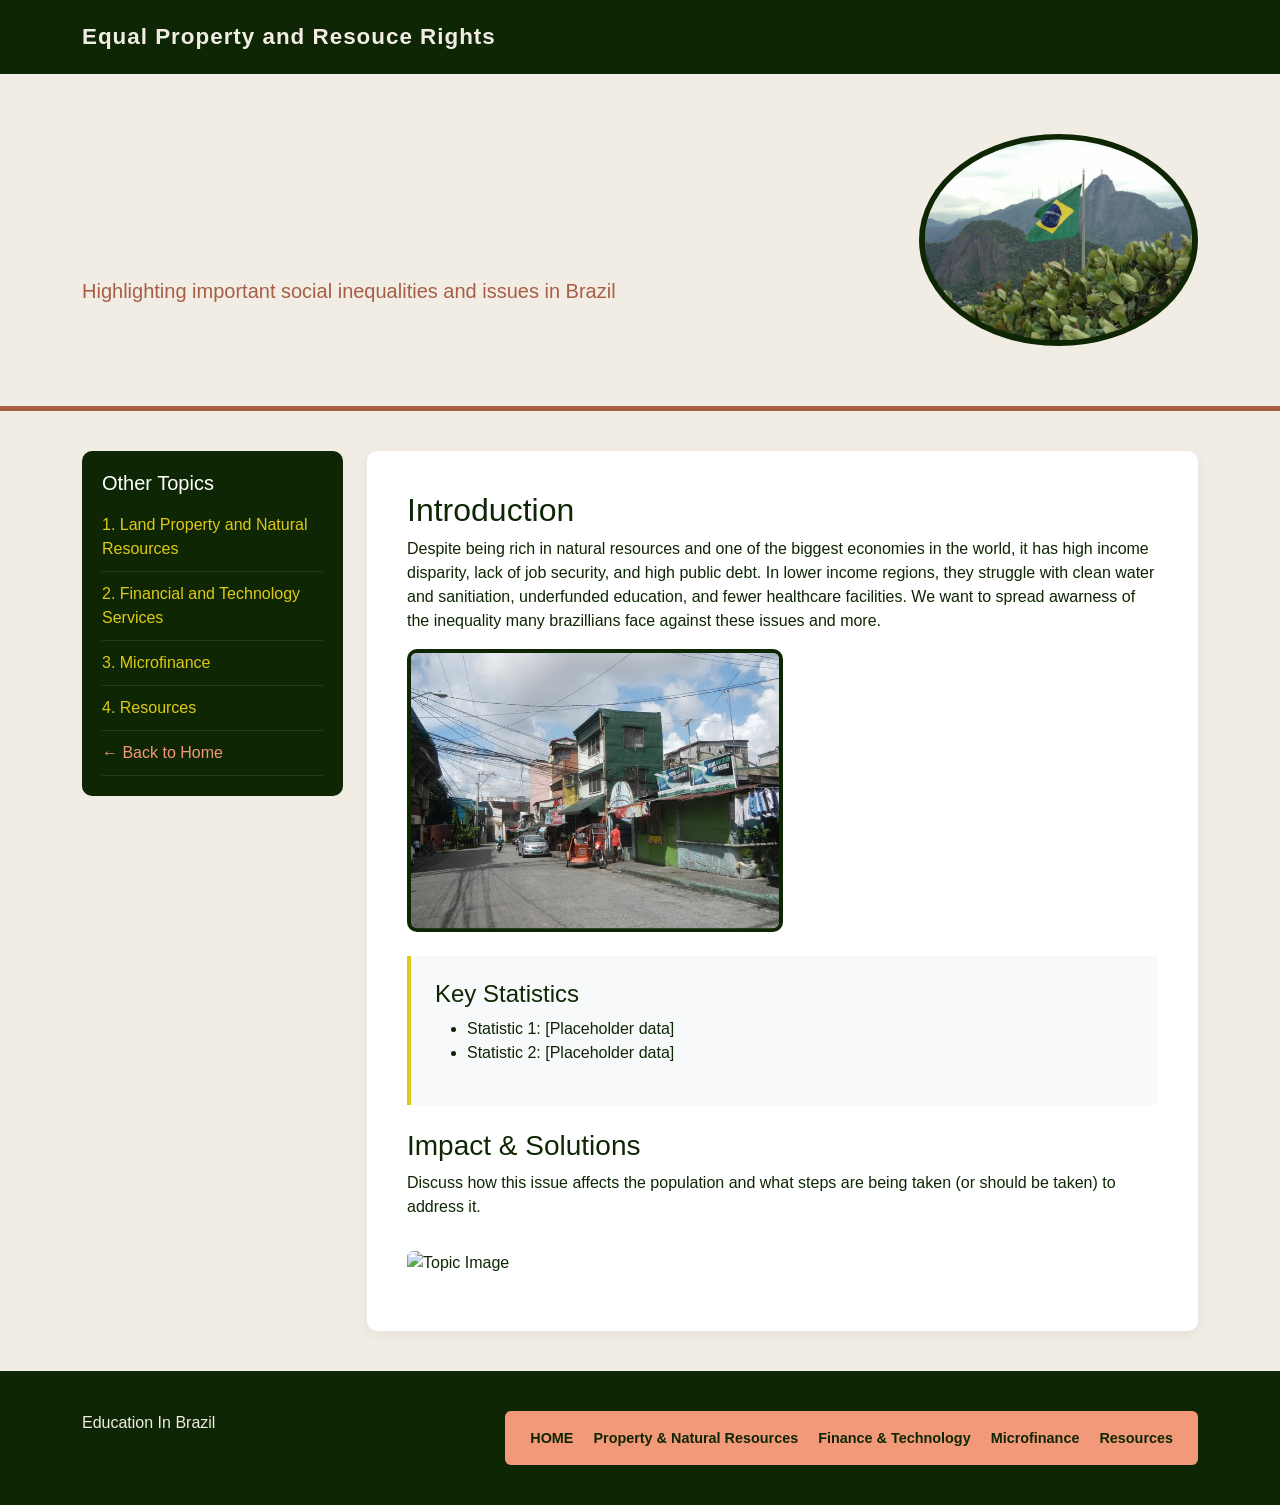
==== commit 033270e3: "deleted: <hr> tag from sidebar, was from when i was experimenting with how to implement, slipped by " ====
--- a/page1.html
+++ b/page1.html
@@ -90,7 +90,6 @@
                     <a href="page3.html">2. Financial and Technology Services</a>
                     <a href="page4.html">3. Microfinance</a>
                     <a href="resources.html">4. Resources</a>
-                    <hr>
                     <a href="index.html" style="color: var(--peach);">← Back to Home</a>
                 </div>
             </div>
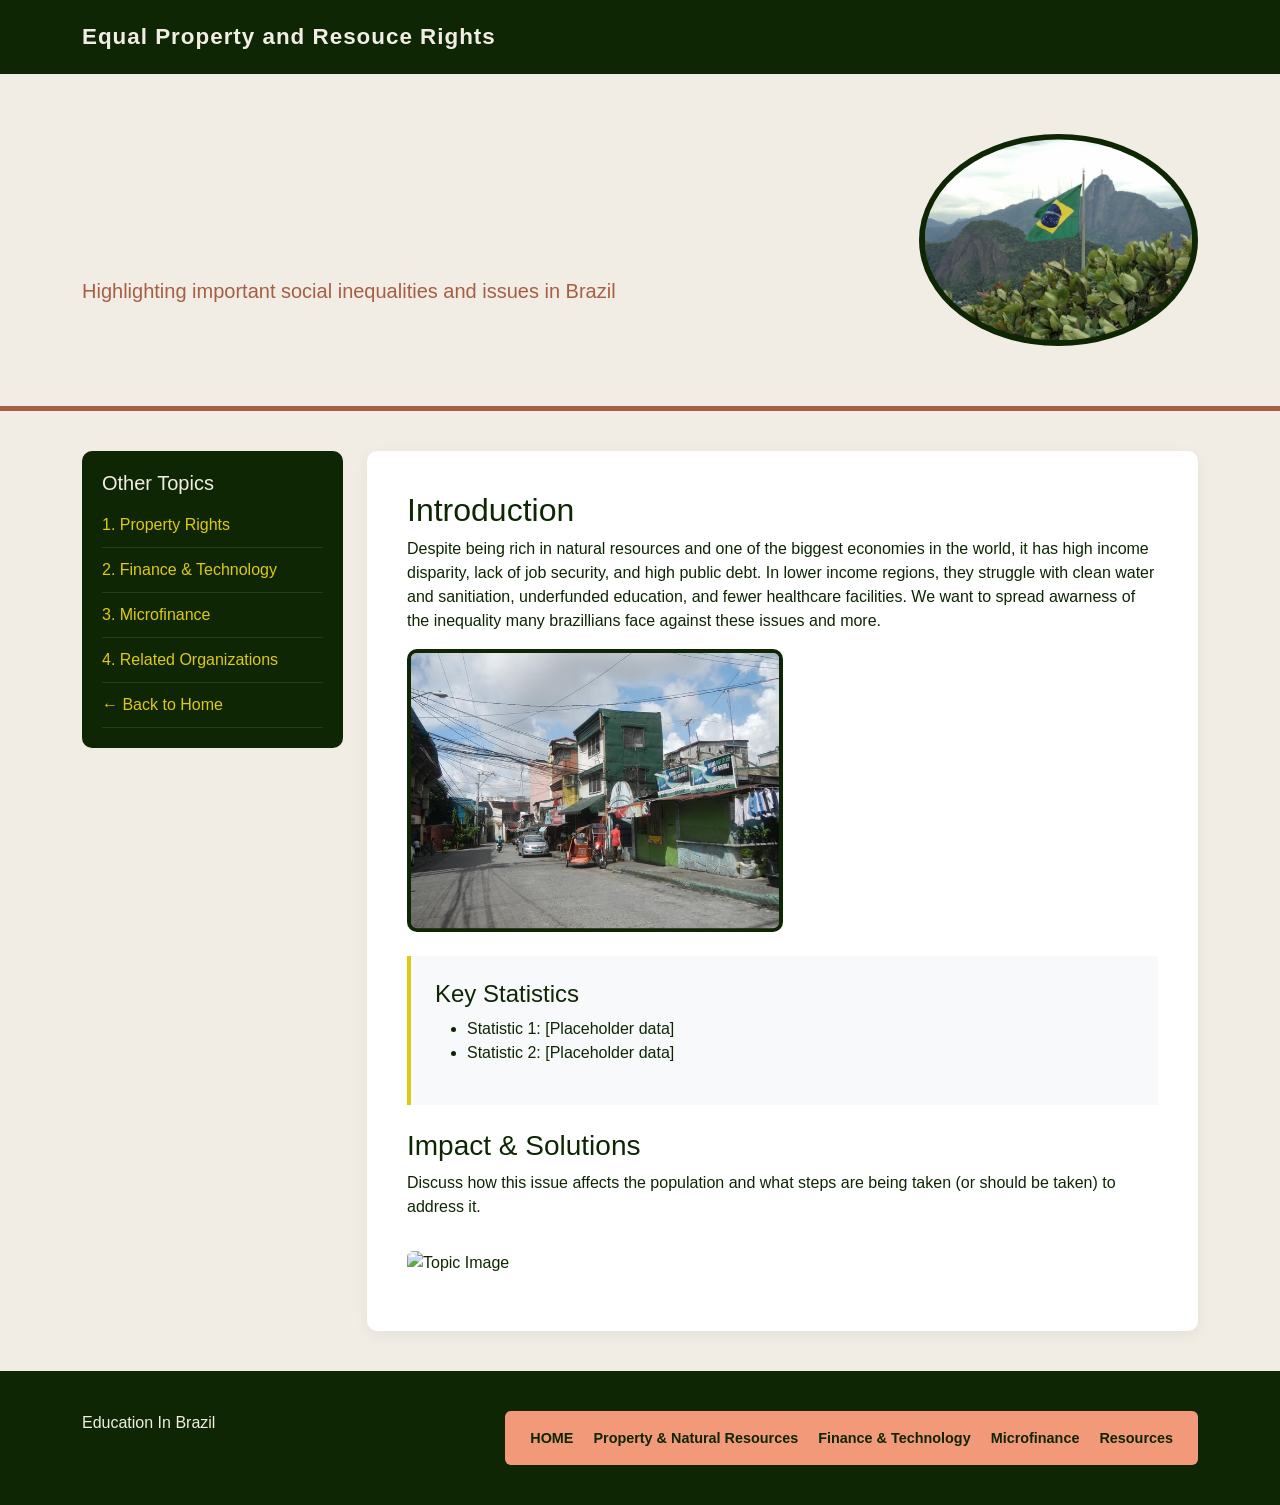
==== commit 5d45926b: "fix: sidebar links and naming" ====
--- a/page1.html
+++ b/page1.html
@@ -85,12 +85,13 @@
             <!-- Sidebar -->
             <div class="col-md-3">
                 <div class="sidebar-nav">
-                    <h5 class="text-white">Other Topics</h5>
-                    <a href="page2.html">1. Land Property and Natural Resources</a>
-                    <a href="page3.html">2. Financial and Technology Services</a>
+                    <h5>Other Topics</h5>
+                    <a href="page2.html">1. Property Rights</a>
+                    <a href="page3.html">2. Finance & Technology</a>
                     <a href="page4.html">3. Microfinance</a>
-                    <a href="resources.html">4. Resources</a>
-                    <a href="index.html" style="color: var(--peach);">← Back to Home</a>
+                    <a href="page5.html">4. Related Organizations</a>
+                    
+                    <a href="index.html" class="text-peach">← Back to Home</a>
                 </div>
             </div>
 
--- a/css/style.css
+++ b/css/style.css
@@ -305,3 +305,11 @@
     border-left: 4px solid var(--yellow);
     padding: 20px;
 }
+
+/* Mobile navbar fix */
+@media (max-width: 576px) {
+    .navbar-brand {
+        font-size: 1rem !important;
+        white-space: normal;
+    }
+}
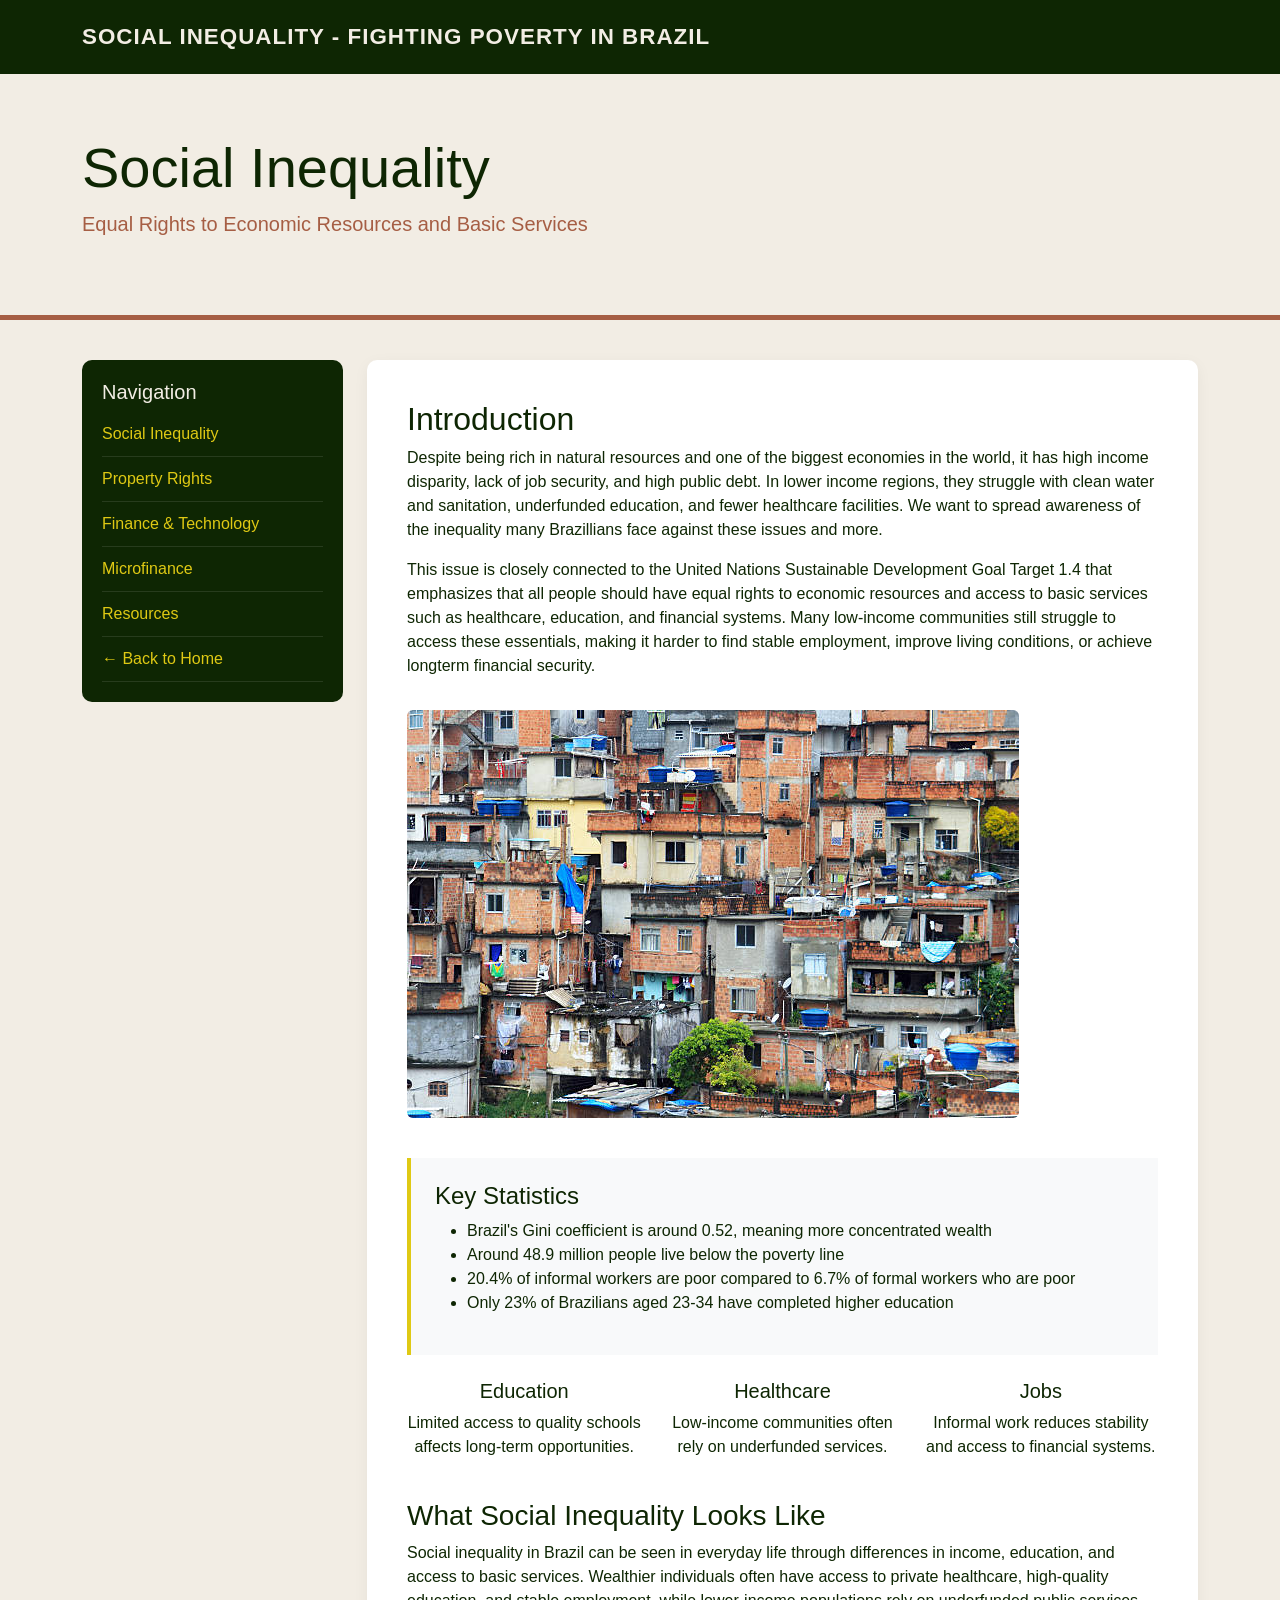
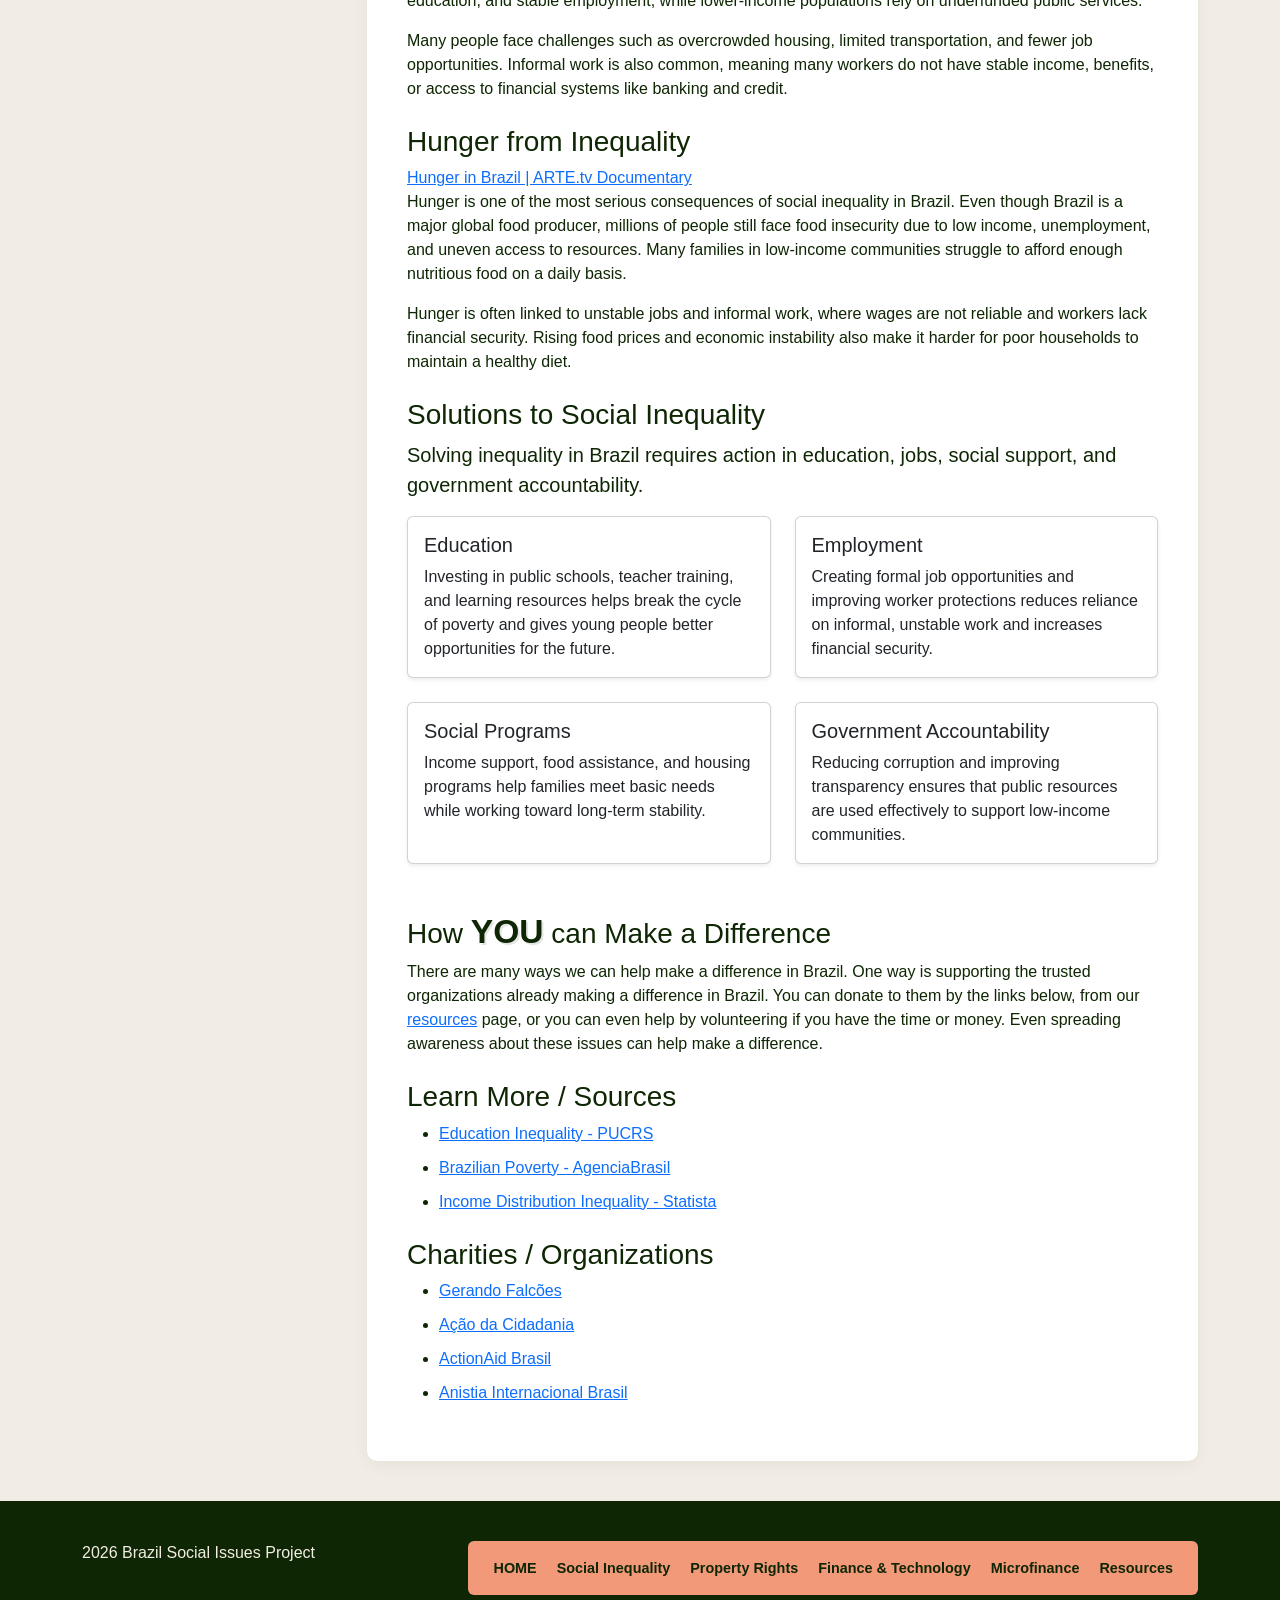
==== commit 03f8c408: "CHANGED EVERYTHING" ====
--- a/page1.html
+++ b/page1.html
@@ -1,136 +1,233 @@
-<!DOCTYPE html>
-<html lang="en">
 <head>
 <!--have equal rights to economic resources, as well as access to basic services,-->
 
     <meta charset="UTF-8">
     <meta name="viewport" content="width=device-width, initial-scale=1.0">
-    <title>Social Inequality - Brazil Social Issues</title>
+    <title>Social Inequality</title>
     <!-- Bootstrap 5 CSS -->
     <link href="https://cdn.jsdelivr.net/npm/bootstrap@5.3.0/dist/css/bootstrap.min.css" rel="stylesheet">
-    <!-- Custom Style -->
+    
     <link rel="stylesheet" href="css/style.css">
-    <style>
-        .header-banner {
-            background-color: var(--off-white);
-            color: var(--dark-green);
-            padding: 60px 0;
-            margin-bottom: 40px;
-            border-bottom: 5px solid var(--rust);
-
-            display: flex;
-            justify-content: space-between;
-            gap: 20px;
-        }
-        .header-image {
-            background-color: var(--dark-green);
-            padding: .5%;
-            max-width: 25%;
-            float: right;
-            border-radius: 50%;
-        }
-        .content-main {
-            background: white;
-            padding: 40px;
-            border-radius: 10px;
-            box-shadow: 0 4px 15px rgba(0,0,0,0.05);
-            min-height: 600px;
-        }
-        .content-image{
-            background-color: var(--dark-green);
-            padding: .5%;
-            border-radius: 10px;
-            max-width: 50%;
-        }
-        .sidebar-nav {
-            background-color: var(--dark-green);
-            color: var(--off-white);
-            padding: 20px;
-            border-radius: 10px;
-        }
-        .sidebar-nav a {
-            color: var(--yellow);
-            text-decoration: none;
-            display: block;
-            padding: 10px 0;
-            border-bottom: 1px solid rgba(255,255,255,0.1);
-        }
-        .sidebar-nav a:hover {
-            color: var(--peach);
-        }
-    </style>
+    <link rel="stylesheet" href="css/stylepages.css">
 </head>
 <body>
 
     <!-- Nav Bar -->
     <nav class="navbar navbar-expand-lg">
         <div class="container">
-            <a class="navbar-brand" href="index.html">Equal Property and Resouce Rights</a>
+            <a class="navbar-brand" href="index.html">SOCIAL INEQUALITY - FIGHTING POVERTY IN BRAZIL</a>
         </div>
     </nav>
 
     <!-- Header Banner -->
     <header class="header-banner">
         <div class="container">
-            <img class="header-image" src="images\brazil_flag_green_flagpole.jpg" alt="Brazil Flag Picture">
-            <h1 class="display-4 text-dark-green">1. Equal Rights to Economic Resources and Basic Services</h1>
-            <p class="lead" style="color: var(--rust);">Highlighting important social inequalities and issues in Brazil</p>
-        </div>
-    
-
+            <h1 class="display-4">Social Inequality</h1>
+            <p class="lead" style="color: var(--rust);">Equal Rights to Economic Resources and Basic Services</p>
+        </div>
+        
+        
     </header>
-
+    
     <div class="container">
         <div class="row">
             <!-- Sidebar -->
             <div class="col-md-3">
-                <div class="sidebar-nav">
-                    <h5>Other Topics</h5>
-                    <a href="page2.html">1. Property Rights</a>
-                    <a href="page3.html">2. Finance & Technology</a>
-                    <a href="page4.html">3. Microfinance</a>
-                    <a href="page5.html">4. Related Organizations</a>
-                    
-                    <a href="index.html" class="text-peach">← Back to Home</a>
-                </div>
+            <div class="sidebar-nav sticky-sidebar">
+                <h5>Navigation</h5>
+                <a href="page1.html">Social Inequality</a>
+                <a href="page2.html">Property Rights</a>
+                <a href="page3.html">Finance & Technology</a>
+                <a href="page4.html">Microfinance</a>
+                <a href="resources.html">Resources</a>
+                <a href="index.html">← Back to Home</a>
             </div>
-
+        </div>
+    
+        
             <!-- Main Content -->
             <div class="col-md-9">
                 <div class="content-main">
                     <h2 class="text-dark-green">Introduction</h2>
                     <p>
+
                         Despite being rich in natural resources and one of the biggest economies in the world, it has high income disparity, lack of job security, and
-                        high public debt. In lower income regions, they struggle with clean water and sanitiation, underfunded education, and fewer healthcare facilities. 
-                        We want to spread awarness of the inequality many brazillians face against these issues and more. 
-                    </p>
-                    <img class="content-image" src="images\09726jfbarangays_quezon_city_streets_16.jpg" alt="Brazil Street">
-                    
+                        high public debt. In lower income regions, they struggle with clean water and sanitation, underfunded education, and fewer healthcare facilities. 
+                        We want to spread awareness of the inequality many Brazillians face against these issues and more. 
+                    </p>
+                    <p>
+                        This issue is closely connected to the United Nations Sustainable Development Goal
+                        Target 1.4 that emphasizes that all people should have equal rights to economic
+                        resources and access to basic services such as healthcare, education, and financial
+                        systems. Many low-income communities still struggle to access these
+                        essentials, making it harder to find stable employment, improve living conditions,
+                        or achieve longterm financial security.
+                    </p>
+                    <img class="img-fluid rounded my-3" src="images\gettyimages-135379850-612x612.jpg" alt="Brazil Houses">
+            
                     <div class="my-4 p-4 bg-light border-start border-4 border-warning" style="border-left-color: var(--yellow) !important;">
                         <h4>Key Statistics</h4>
                         <ul>
-                            <li>Statistic 1: [Placeholder data]</li>
-                            <li>Statistic 2: [Placeholder data]</li>
+                            <li>Brazil's Gini coefficient is around 0.52, meaning more concentrated wealth</li>
+                            <li>Around 48.9 million people live below the poverty line</li>
+                            <li>20.4% of informal workers are poor compared to 6.7% of formal workers who are poor</li>
+                            <li>Only 23% of Brazilians aged 23-34 have completed higher education</li>
                         </ul>
                     </div>
-
-                    <h3 class="mt-4">Impact & Solutions</h3>
-                    <p>Discuss how this issue affects the population and what steps are being taken (or should be taken) to address it.</p>
+                    <div class="row text-center my-4">
+                    <div class="col-md-4">
+                            <h5>Education</h5>
+                            <p>Limited access to quality schools affects long-term opportunities.</p>
+                        </div>
+
+                        <div class="col-md-4">
+                            <h5>Healthcare</h5>
+                            <p>Low-income communities often rely on underfunded services.</p>
+                        </div>
+
+                        <div class="col-md-4">
+                            <h5>Jobs</h5>
+                            <p>Informal work reduces stability and access to financial systems.</p>
+                        </div>
+                    </div>
+                    <h3 class="mt-4">What Social Inequality Looks Like</h3>
                     
-                    <img src="https://via.placeholder.com/800x400?text=Social+Inequality+Image" class="img-fluid rounded my-3" alt="Topic Image">
+                    <p>
+                    Social inequality in Brazil can be seen in everyday life through differences in
+                    income, education, and access to basic services. Wealthier individuals often have
+                    access to private healthcare, high-quality education, and stable employment,
+                    while lower-income populations rely on underfunded public services.
+                    </p>
+                    <p>
+                        Many people face challenges such as overcrowded housing,
+                        limited transportation, and fewer job opportunities. Informal work is also common,
+                        meaning many workers do not have stable income, benefits, or access to financial
+                        systems like banking and credit. 
+                    </p>
+
+                    <h3 class="mt-4">Hunger from Inequality</h3>
+                    <a href="https://www.google.com/url?sa=t&source=web&rct=j&opi=89978449&url=https://www.youtube.com/watch%3Fv%3Dj1FjqXwGVdw&ved=2ahUKEwjc4On76o-UAxU0j4kEHQNkIJIQ3aoNegQIGBAU&usg=AOvVaw1q1cuC0QoTQ24kGcZwEmFx" target="_blank">Hunger in Brazil | ARTE.tv Documentary</a>
+                    <br>
+                    <p>
+                        Hunger is one of the most serious consequences of social inequality in Brazil. 
+                        Even though Brazil is a major global food producer, millions of people still face 
+                        food insecurity due to low income, unemployment, and uneven access to resources. Many families in low-income communities
+                        struggle to afford enough nutritious food on a daily basis.
+                    </p>
+                    <p>
+                    Hunger is often linked to unstable jobs and informal work, 
+                    where wages are not reliable and workers lack
+                    financial security. Rising food prices and economic instability also make it harder for poor households to maintain a healthy diet.
+                    </p>
+
+                    <h3 class="mt-4">Solutions to Social Inequality</h3>
+
+                    <p class="lead">
+                    Solving inequality in Brazil requires action in education, jobs, social support, and government accountability.
+                    </p>
+
+                    <div class="row mt-3">
+
+                    <div class="col-md-6 mb-4">
+                        <div class="card h-100 shadow-sm">
+                        <div class="card-body">
+                            <h5 class="card-title">Education</h5>
+                            <p class="card-text">
+                            Investing in public schools, teacher training, and learning resources helps break the cycle of poverty and gives young people better opportunities for the future.
+                            </p>
+                        </div>
+                        </div>
+                    </div>
+
+
+                    <div class="col-md-6 mb-4">
+                        <div class="card h-100 shadow-sm">
+                        <div class="card-body">
+                            <h5 class="card-title">Employment</h5>
+                            <p class="card-text">
+                            Creating formal job opportunities and improving worker protections reduces reliance on informal, unstable work and increases financial security.
+                            </p>
+                        </div>
+                        </div>
+                    </div>
+
+
+                    <div class="col-md-6 mb-4">
+                        <div class="card h-100 shadow-sm">
+                        <div class="card-body">
+                            <h5 class="card-title">Social Programs</h5>
+                            <p class="card-text">
+                            Income support, food assistance, and housing programs help families meet basic needs while working toward long-term stability.
+                            </p>
+                        </div>
+                        </div>
+                    </div>
+
+                    <div class="col-md-6 mb-4">
+                        <div class="card h-100 shadow-sm">
+                        <div class="card-body">
+                            <h5 class="card-title">Government Accountability</h5>
+                            <p class="card-text">
+                            Reducing corruption and improving transparency ensures that public resources are used effectively to support low-income communities.
+                            </p>
+                        </div>
+                        </div>
+                    </div>
+                    </div>
+
+                    <h3 class="mt-4">How <span class="highlight-you">YOU</span> can Make a Difference</h3>
+                    <p>
+                                    
+                        There are many ways we can help make a difference in Brazil. One way is supporting the trusted organizations already making
+                        a difference in Brazil. You can donate to them by the links below, 
+                        from our <a href="resources.html">resources</a> page, or you can even help by volunteering if you have the time 
+                        or money. Even spreading awareness about these issues can help make a difference.
+                    </p>
+
+                    <h3 class="mt-4">Learn More / Sources</h3>
+                    <ul class="links-list">
+                    <li>
+                        <a href="https://portal.pucrs.br/en/news/social-impact/Reducing-inequalities-in-access-to-higher-education-is-losing-steam--PUCRS-research-shows/" target="_blank">
+                            Education Inequality - PUCRS
+                        </a>
+                    </li>
+                    <li>
+                        <a href="https://agenciabrasil.ebc.com.br/en/economia/noticia/2025-12/over-86-million-escape-poverty-brazil-hits-best-level-2012" target="_blank">
+                            Brazilian Poverty - AgenciaBrasil
+                        </a>
+                    </li>
+                    <li>
+                        <a href="https://www.statista.com/statistics/981226/income-distribution-gini-coefficient-brazil/#google_vignette" target="_blank">
+                            Income Distribution Inequality - Statista
+                        </a>
+                    </li>
+                    </ul>
+                    <h3 class="mt-4">Charities / Organizations</h3>
+                    <ul class="links-list">
+                        <li><a href="https://gerandofalcoes.com/" target="_blank">Gerando Falcões</a></li>
+                        <li><a href="https://www.acaodacidadania.org.br/" target="_blank">Ação da Cidadania</a></li>
+                        <li><a href="https://www.right2city.org/organizations/aab/" target="_blank">ActionAid Brasil</a></li>
+                        <li><a href="https://anistia.org.br/" target="_blank">Anistia Internacional Brasil</a></li>
+                    </ul>
+
+
+
+
+
                 </div>
             </div>
         </div>
     </div>
-
+    
     <!-- Footer -->
     <footer>
         <div class="container clearfix">
-            <p class="float-start"> Education In Brazil</p>
+            <p class="float-start">2026 Brazil Social Issues Project</p>
             <div class="footer-nav-box">
                 <ul class="d-flex align-items-center mb-0">
                     <li><a href="index.html">HOME</a></li>
-                    <li><a href="page2.html">Property & Natural Resources</a></li>
+                    <li><a href="page1.html">Social Inequality</a></li>
+                    <li><a href="page2.html">Property Rights</a></li>
                     <li><a href="page3.html">Finance & Technology</a></li>
                     <li><a href="page4.html">Microfinance</a></li>
                     <li><a href="resources.html">Resources</a></li>
@@ -138,7 +235,7 @@
             </div>
         </div>
     </footer>
-
+    
     <!-- Bootstrap 5 JS -->
     <script src="https://cdn.jsdelivr.net/npm/bootstrap@5.3.0/dist/js/bootstrap.bundle.min.js"></script>
 </body>
--- a/css/style.css
+++ b/css/style.css
@@ -266,9 +266,6 @@
     border-bottom: 4px solid var(--peach);
 }
 
-.header-banner h1 {
-    color: var(--off-white);
-}
 
 .header-banner .lead {
     color: var(--peach);
--- a/css/stylepages.css
+++ b/css/stylepages.css
@@ -0,0 +1,72 @@
+/* Page Design Styles */
+.header-banner {
+    background-color: var(--off-white);
+    color: var(--dark-green);
+    padding: 60px 0;
+    margin-bottom: 40px;
+    border-bottom: 5px solid var(--rust);
+}
+
+.content-main {
+    background: white;
+    padding: 40px;
+    border-radius: 10px;
+    box-shadow: 0 4px 15px rgba(0,0,0,0.05);
+    min-height: 600px;
+}
+
+.sidebar-card {
+    background: var(--dark-green);
+    color: white;
+    padding: 20px;
+    border-radius: 12px;
+    position: sticky;
+    top: 20px;
+}
+
+.sticky-sidebar {
+    position: sticky;
+    top: 20px; /* distance from top of screen */
+}
+
+.sidebar-card a {
+    display: block;
+    color: var(--yellow);
+    padding: 8px 0;
+    text-decoration: none;
+    border-bottom: 1px solid rgba(255,255,255,0.1);
+}
+
+
+.sidebar-card a:hover {
+    color: var(--peach);
+}
+
+.highlight-you {
+    color: var(--dark-green);
+    font-weight: 900;
+    font-size: 1.2em;
+    text-shadow: 2px 2px 0 rgba(0,0,0,0.1);
+}
+.goal-card {
+            border: none;
+            border-radius: 12px;
+            box-shadow: 0 3px 10px rgba(0,0,0,0.08);
+            height: 100%;
+        }
+
+.goal-card .card-body {
+    padding: 20px;
+}
+
+.links-list li {
+    margin-bottom: 10px;
+}
+.stat-box {
+    background: linear-gradient(145deg, #ffffff, #f6f6f2);
+    border: 1px solid rgba(0,0,0,0.08);
+    border-left: 6px solid var(--rust);
+    padding: 18px 20px;
+    border-radius: 12px;
+    box-shadow: 0 4px 12px rgba(0,0,0,0.06);
+}
